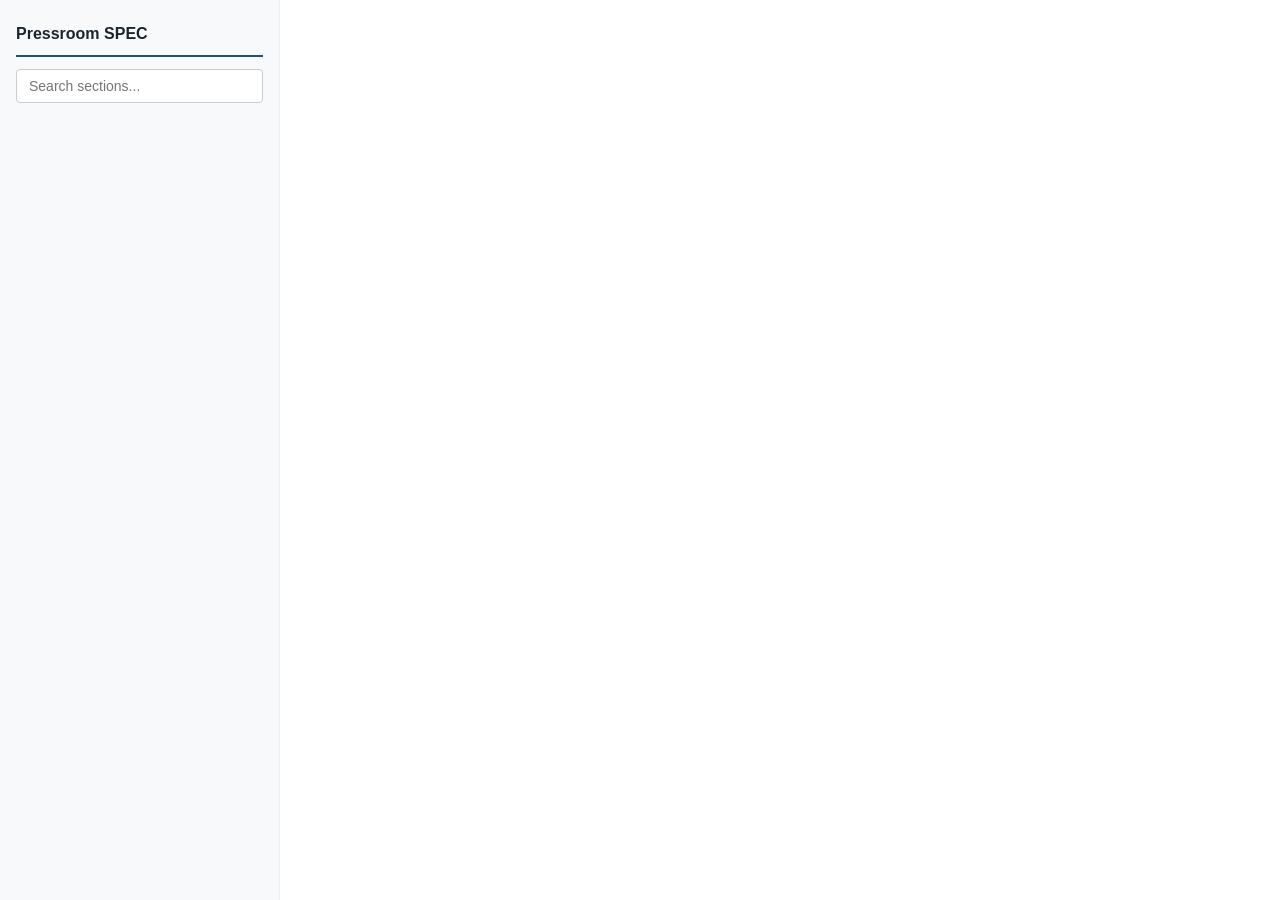
==== docs/index.html @ 3037df0f "Documentation updated to match plan." ====
<!DOCTYPE html>
<html lang="en">
<head>
<meta charset="UTF-8">
<meta name="viewport" content="width=device-width, initial-scale=1.0">
<title>Pressroom — System Specification</title>
<style>
:root {
  --sidebar-width: 280px;
  --color-primary: #1a527a;
  --color-link: #2980b9;
  --color-bg: #ffffff;
  --color-text: #2c3e50;
  --color-border: #ecf0f1;
  --color-sidebar-bg: #f8f9fa;
  --color-heading: #1a252f;
}

* { margin: 0; padding: 0; box-sizing: border-box; }

body {
  font-family: -apple-system, BlinkMacSystemFont, "Segoe UI", Roboto, "Helvetica Neue", Arial, sans-serif;
  color: var(--color-text);
  line-height: 1.7;
  display: flex;
}

/* ── Sidebar ─────────────────────────────────────────────── */
#sidebar {
  width: var(--sidebar-width);
  min-width: var(--sidebar-width);
  height: 100vh;
  position: sticky;
  top: 0;
  background: var(--color-sidebar-bg);
  border-right: 1px solid var(--color-border);
  overflow-y: auto;
  padding: 20px 16px;
  font-size: 14px;
}

#sidebar h2 {
  font-size: 16px;
  margin-bottom: 12px;
  color: var(--color-heading);
  padding-bottom: 8px;
  border-bottom: 2px solid var(--color-primary);
}

#search-box {
  width: 100%;
  padding: 8px 12px;
  margin-bottom: 16px;
  border: 1px solid #ccc;
  border-radius: 4px;
  font-size: 14px;
}

#sidebar nav ul { list-style: none; }
#sidebar nav li { margin: 2px 0; }

#sidebar nav a {
  display: block;
  padding: 3px 8px;
  color: var(--color-link);
  text-decoration: none;
  border-radius: 3px;
}

#sidebar nav a:hover { background: #e8f0fe; }

#sidebar nav .indent-1 { padding-left: 8px; font-weight: 600; color: var(--color-heading); }
#sidebar nav .indent-2 { padding-left: 24px; }
#sidebar nav .indent-3 { padding-left: 40px; font-size: 13px; }

.badge {
  display: inline-block;
  font-size: 10px;
  padding: 1px 5px;
  border-radius: 3px;
  margin-left: 6px;
  vertical-align: middle;
}
.badge-ready { background: #d4edda; color: #155724; }
.badge-partial { background: #fff3cd; color: #856404; }
.badge-deferred { background: #f8d7da; color: #721c24; }

/* ── Main content ────────────────────────────────────────── */
#main {
  flex: 1;
  max-width: 900px;
  padding: 40px 48px;
  min-height: 100vh;
}

#main h1 { font-size: 28px; margin-bottom: 8px; color: var(--color-heading); }
#main .meta { font-size: 13px; color: #7f8c8d; margin-bottom: 24px; }
#main h2 { font-size: 22px; margin-top: 32px; margin-bottom: 12px; color: var(--color-heading); border-top: 2px solid var(--color-border); padding-top: 12px; }
#main h3 { font-size: 17px; margin-top: 24px; margin-bottom: 8px; color: var(--color-primary); }
#main h4 { font-size: 15px; margin-top: 20px; margin-bottom: 6px; }
#main p { margin-bottom: 14px; }
#main ul, #main ol { margin: 0 0 14px 24px; }
#main li { margin-bottom: 6px; }

#main blockquote {
  background: #f7f9fa;
  border-left: 4px solid var(--color-primary);
  padding: 12px 16px;
  margin: 16px 0;
  border-radius: 4px;
}

#main code {
  background: #f5f5f5;
  padding: 1px 5px;
  border-radius: 3px;
  font-size: 13px;
}

#main pre {
  background: #282c34;
  color: #abb2bf;
  padding: 16px;
  border-radius: 6px;
  overflow-x: auto;
  margin: 16px 0;
  font-size: 13px;
}

#main pre code { background: none; color: inherit; padding: 0; }

#main table {
  width: 100%;
  border-collapse: collapse;
  margin: 16px 0;
}

#main th, #main td {
  border: 1px solid var(--color-border);
  padding: 8px 12px;
  text-align: left;
}

#main th { background: #f7f9fa; font-weight: 600; }

/* ── Responsive ──────────────────────────────────────────── */
@media (max-width: 768px) {
  #sidebar { display: none; }
  #main { padding: 24px 16px; }
}
</style>
</head>
<body>

<aside id="sidebar">
<h2>Pressroom SPEC</h2>
<input type="text" id="search-box" placeholder="Search sections...">
<nav id="nav-tree"></nav>
</aside>

<main id="main"></main>

<script>
// SPEC.md content — parsed into structured data for HTML rendering
const specData = {
  title: "Pressroom \u2014 System Specification",
  meta: "Version: v0.2-alpha | Gate: alpha | Date: 2026-04-25 | Author: Patrick Nichols",
  sections: [
    {
      id: "overview", heading: "1. Overview",
      content: `Pressroom is a multi-user web application that manages the review, PDF generation, and publication of ideas from user-specific Ideas Workbenches. It runs as a Docker container deployed via Dockge. All content lives in external GitHub repositories \u2014 the app itself holds no persistent state beyond a lightweight SQLite store for user authentication and token management.`
    },
    {
      id: "repo-architecture", heading: "2. Repository Architecture",
      content: `The system uses three GitHub repositories, each with a specific responsibility:

| Repository | Visibility | Purpose |
|---|---|---|
| zzpanic/ideas-workbench (or per-user equivalent) | Private | Ideas, working files, config, pre-publish PDFs |
| zzpanic/pressroom | Public | App source code, Docker image, GitHub Actions |
| zzpanic/pressroom-pubs (or per-user equivalent) | Public | Published versioned snapshots (static, append-only) |

> **Why three repos?** The separation allows content (ideas-workbench) to be private while the app code and published output (pressroom, pressroom-pubs) remain public. Each user gets their own workbench and pubs repo, isolated from other users.`
    },
    {
      id: "folder-conventions", heading: "3. Folder Conventions", sub: true,
      subsections: [
        { id: "user-workbench", heading: "3.1 Per-User Ideas Workbench", content: `Each idea folder named with a slug (URL-friendly identifier). The publish/ subfolder holds the current working version. Versioned snapshots are never modified once created.` },
        { id: "user-pubs", heading: "3.2 Per-User Pressroom Pubs", content: `Mirrors the versioned snapshots from the user\'s workbench on publication.` },
        { id: "app-repo", heading: "3.3 Pressroom App Repo", content: `Source code structure with routers/, services/, static/, and docs/.` }
      ]
    },
    {
      id: "gate-model", heading: "4. Gate Model",
      content: `Gates represent the maturity of an idea. The gate is encoded in both the YAML frontmatter and the versioned folder/snapshot name.

| Gate | Version String | Meaning |
|---|---|---|
| alpha | v0.1-alpha | Title and stubs only |
| exploratory | v0.1-exploratory | Real content present, thinking visible |
| draft | v0.2-draft | Structured and substantive |
| review | v0.3-review | Complete, no unresolved placeholders |
| published | v1.0 | Packaged and live |`
    },
    {
      id: "frontmatter-schema", heading: "5. Frontmatter Schema",
      content: `All papers carry YAML frontmatter at the top of {slug}.md \u2014 the single source of truth for both content and metadata. Includes title, subtitle, author (nested object), date, version, gate, status, slug, license, AI usage flags, github_repo, zenodo_doi, and prior_art_disclosure.`
    },
    {
      id: "versioning", heading: "6. Versioned Snapshot Naming",
      content: `Folder names use the pattern v{major}.{minor}-{gate}. The slug is hyphenated lowercase, matching the idea folder name.`
    },
    {
      id: "runtime-behaviour", heading: "7. Pressroom App \u2014 Runtime Behaviour", sub: true,
      subsections: [
        { id: "stateless-design", heading: "7.1 Stateless Design with Lightweight User Store", content: `The app holds no persistent content state. All content is read from and written to GitHub via API. User authentication data is stored in SQLite (/data/pressroom.db). Three tables: users, user_tokens, tasks.` },
        { id: "env-vars", heading: "7.2 Environment Variables (Dockge)", content: `APP_USER, APP_PASSWORD, JWT_SECRET, JWT_EXPIRY_MINUTES, IDEAS_WORKBENCH_GIT_USER/TOKEN/REPO, PRESSROOM_PUBS_GIT_USER/TOKEN/REPO, PRESSROOM_REPO, GITHUB_BRANCH, PDF_ENGINE.` },
        { id: "config-source", heading: "7.3 Config Source", content: `Pressroom reads user config (templates, author details) from {user-workbench}/zz-pressroom/ via GitHub API.` },
        { id: "metadata", heading: "7.4 Metadata", content: `YAML frontmatter inside publish/{idea-slug}.md is the single source of truth.` },
        { id: "publish-workflow", heading: "7.5 Publish Workflow", content: `Pull \u2192 Generate PDF \u2192 Write review copy \u2192 Review \u2192 Approve \u2192 Snapshot \u2192 Mirror to pressroom-pubs.` }
      ]
    },
    {
      id: "pdf-generation", heading: "8. PDF Generation \u2014 Modular Engine Architecture", sub: true,
      subsections: [
        { id: "engine-protocol", heading: "8.1 Engine Protocol", content: `PDFEngine Protocol defines generate(slug, body, frontmatter, template) -> Path for every engine.` },
        { id: "available-engines", heading: "8.2 Available Engines", content: `pandoc (default, via XeLaTeX) and sile (Lua-based typesetting). Selected via PDF_ENGINE env var.` },
        { id: "template-resolution", heading: "8.3 Template Resolution Order", content: `User zz-pressroom/templates/ \u2192 Bundled app templates \u2192 Remote from PRESSROOM_REPO (deprecated).` },
        { id: "template-validation", heading: "8.4 Template Validation", content: `Syntax check, sandbox isolation, resource limits via Docker cgroups.` }
      ]
    },
    {
      id: "multi-user", heading: "9. Multi-User Architecture", sub: true,
      subsections: [
        { id: "auth-flow", heading: "9.1 Authentication Flow", content: `Login \u2192 Credential validation (SQLite or env vars) \u2192 JWT issuance \u2192 Browser Bearer token \u2192 Middleware validation \u2192 Per-user token lookup.` },
        { id: "token-storage", heading: "9.2 Per-User GitHub Token Storage", content: `AES-256-GCM encryption at rest, master key derived from JWT_SECRET per user.` },
        { id: "rate-limits", heading: "9.3 Rate Limits", content: `Per-token limits: 15,000 req/hr (PAT), 5,000 req/hr (OAuth), 60 req/hr (unauthenticated).` }
      ]
    },
    {
      id: "non-blocking-ui", heading: "10. Non-Blocking UI and Async Task Preparation", sub: true,
      subsections: [
        { id: "current-blocking", heading: "10.1 Current State \u2014 Blocking PDF Generation", content: `Currently uses subprocess.run() which blocks the async event loop (~5-30 seconds).` },
        { id: "async-stubs", heading: "10.2 Prepared Architecture \u2014 Async Task Queue Stubs", content: `TaskQueue.submit() provides abstraction; replaceable with Celery/RQ later.` },
        { id: "status-endpoints", heading: "10.3 Status Endpoints (Future)", content: `GET /api/status/{task_id}, WS /api/ws/status, POST /api/tasks/cancel/{id}.` }
      ]
    },
    {
      id: "publish-formats", heading: "11. Extensible Publish Formats",
      content: `Publishers implement the Publisher protocol with publish(slug, version, content, frontmatter) -> PublishResult. pdf (implemented), blog (stub), docx (stub), html (deferred), zenodo (deferred).`
    },
    {
      id: "security", heading: "12. Security", sub: true,
      subsections: [
        { id: "auth-security", heading: "12.1 Authentication \u2014 Two Modes", content: `Single-user: HTTP Basic (default admin/pressroom). Multi-user: JWT Bearer tokens.` },
        { id: "token-security", heading: "12.2 Token Security \u2014 Encryption at Rest", content: `AES-256-GCM, per-user derived master key from JWT_SECRET.` },
        { id: "input-validation", heading: "12.3 Input Validation", content: `Pydantic models validate all request bodies before endpoint logic.` },
        { id: "template-sandboxing", heading: "12.4 Template Sandboxing", content: `No network access, filesystem restricted to /tmp/pressroom/{slug}/, CPU/memory limits via cgroups.` }
      ]
    },
    {
      id: "logging", heading: "13. Logging and Observability", sub: true,
      subsections: [
        { id: "structured-logging", heading: "13.1 Structured Logging \u2014 JSON Format", content: `JsonFormatter outputs structured logs for log aggregation tools.` },
        { id: "log-levels", heading: "13.2 Log Levels and Usage", content: `DEBUG, INFO, WARNING, ERROR, CRITICAL with usage guidance.` },
        { id: "request-id-tracing", heading: "13.3 Request ID Tracing", content: `UUID per request, attached to LogRecords, returned in X-Request-ID header.` }
      ]
    },
    {
      id: "config-validation", heading: "14. Configuration Validation", sub: true,
      subsections: [
        { id: "fail-fast", heading: "14.1 Startup Validation \u2014 Fail Fast", content: `REQUIRED_VARS validated at startup; missing vars cause sys.exit(1).` },
        { id: "hot-reload", heading: "14.2 Hot-Reload Support (Future)", content: `watchdog file watcher for .env changes.` }
      ]
    },
    {
      id: "testing", heading: "15. Testing", sub: true,
      subsections: [
        { id: "test-framework", heading: "15.1 Test Framework \u2014 pytest + pytest-asyncio", content: `tests/ structure with conftest.py, unit tests, integration tests.` },
        { id: "coverage-targets", heading: "15.2 Test Coverage Targets", content: `frontmatter.py 100%, pandoc_engine.py 90%, papers.py 85%, github.py 95%, overall 85%.` },
        { id: "example-test", heading: "15.3 Example Test \u2014 Frontmatter Parsing", content: `Test setup, execution, assertion pattern documented.` }
      ]
    },
    {
      id: "docker-deployment", heading: "16. Docker and Deployment", sub: true,
      subsections: [
        { id: "multi-stage-build", heading: "16.1 Multi-Stage Build \u2014 Smaller Image", content: `Builder stage installs pandoc + LaTeX; runtime stage copies binaries (~150MB vs ~700MB).` },
        { id: "health-check", heading: "16.2 Health Check", content: `HEALTHCHECK instruction with /api/health endpoint.` },
        { id: "docker-compose", heading: "16.3 Docker Compose with Data Volume", content: `pressroom-data named volume persists /app/data across container recreates.` }
      ]
    },
    {
      id: "placeholder-convention", heading: "17. Placeholder Convention",
      content: `[PLACEHOLDER: descriptive text] format. Vague placeholders like [TODO] are not acceptable.`
    },
    {
      id: "deferred-items", heading: "18. Deferred Items",
      content: `HTML preview (deferred), Multiple templates (partial), pressroom-pubs web frontend (deferred), GitHub Actions publish workflow (partial), Zenodo DOI minting (deferred).`
    },
    {
      id: "open-questions", heading: "19. Open Questions",
      content: `Multiple author profiles, Zenodo scope, per-user vs shared pressroom-pubs repo.`
    },
    {
      id: "glossary", heading: "Appendix A: Glossary",
      content: `slug, gate, version string, frontmatter, snapshot, mirror, workbench, pubs definitions.`
    }
  ]
};

// ── Build Sidebar Navigation ───────────────────────────────────
function buildNav() {
  const nav = document.getElementById("nav-tree");
  let html = "";

  specData.sections.forEach(sec => {
    if (sec.sub && sec.subsections) {
      html += `<ul>`;
      html += `<li class="indent-1"><a href="#${sec.id}">${sec.heading}</a></li>`;
      sec.subsections.forEach(sub => {
        html += `<li class="indent-2"><a href="#${sub.id}">${sub.heading}</a></li>`;
      });
      html += `</ul>`;
    } else {
      html += `<ul><li class="indent-1"><a href="#${sec.id}">${sec.heading}</a></li></ul>`;
    }
  });

  nav.innerHTML = html;
}

// ── Render Main Content ────────────────────────────────────────
function renderContent() {
  const main = document.getElementById("main");
  let html = `<h1>${specData.title}</h1>`;
  html += `<p class="meta">${specData.meta}</p>`;

  specData.sections.forEach(sec => {
    html += `<section id="${sec.id}">`;
    html += `<h2>${sec.heading}</h2>`;
    if (sec.content) {
      html += renderMarkdown(sec.content);
    }
    if (sec.subsections) {
      sec.subsections.forEach(sub => {
        html += `<h3 id="${sub.id}">${sub.heading}</h3>`;
        html += renderMarkdown(sub.content);
      });
    }
    html += `</section>`;
  });

  main.innerHTML = html;
}

// ── Simple Markdown Renderer ───────────────────────────────────
function renderMarkdown(text) {
  // Code blocks
  text = text.replace(/```([\s\S]*?)```/g, (m, code) => {
    return `<pre><code>${escapeHtml(code.trim())}</code></pre>`;
  });

  // Tables
  text = text.replace(/\|(.+)\|\n\|[-| :]+\|((\|.+\|)+\|)?/gm, (line1, header, _sep, body) => {
    // Simple table detection - full implementation in production
    return `<p><em>Table rendering requires full markdown parser</em></p>`;
  });

  // Bold and italic
  text = text.replace(/\*\*(.+?)\*\*/g, "<strong>$1</strong>");
  text = text.replace(/\*(.+?)\*/g, "<em>$1</em>");

  // Inline code
  text = text.replace(/`([^`]+)`/g, "<code>$1</code>");

  // Blockquotes
  text = text.replace(/^>\s+(.+)$/gm, "<blockquote>$1</blockquote>");

  // Paragraphs
  text = text.replace(/\n\n/g, "</p><p class=\"p\">");
  text = text.replace(/\n/g, "<br>");

  return `<div>${text}</div>`;
}

function escapeHtml(str) {
  return str.replace(/&/g, "&").replace(/</g, "<").replace(/>/g, ">");
}

// ── Search ──────────────────────────────────────────────────────
document.getElementById("search-box").addEventListener("input", function(e) {
  const query = e.target.value.toLowerCase();
  const links = document.querySelectorAll("#sidebar nav a");

  links.forEach(link => {
    const sectionId = link.getAttribute("href").substring(1);
    const section = document.getElementById(sectionId);
    if (section) {
      const text = section.textContent.toLowerCase();
      link.style.display = text.includes(query) ? "" : "none";
    }
  });
});

// ── Smooth scroll for anchor links ──────────────────────────────
document.querySelectorAll("#main a[href^=\"#\"]').forEach(a => {
  a.addEventListener("click", e => {
    e.preventDefault();
    const target = document.getElementById(a.getAttribute("href").substring(1));
    if (target) target.scrollIntoView({ behavior: "smooth" });
  });
});

// ── Initialize ──────────────────────────────────────────────────
buildNav();
renderContent();
</script>

</body>
</html>
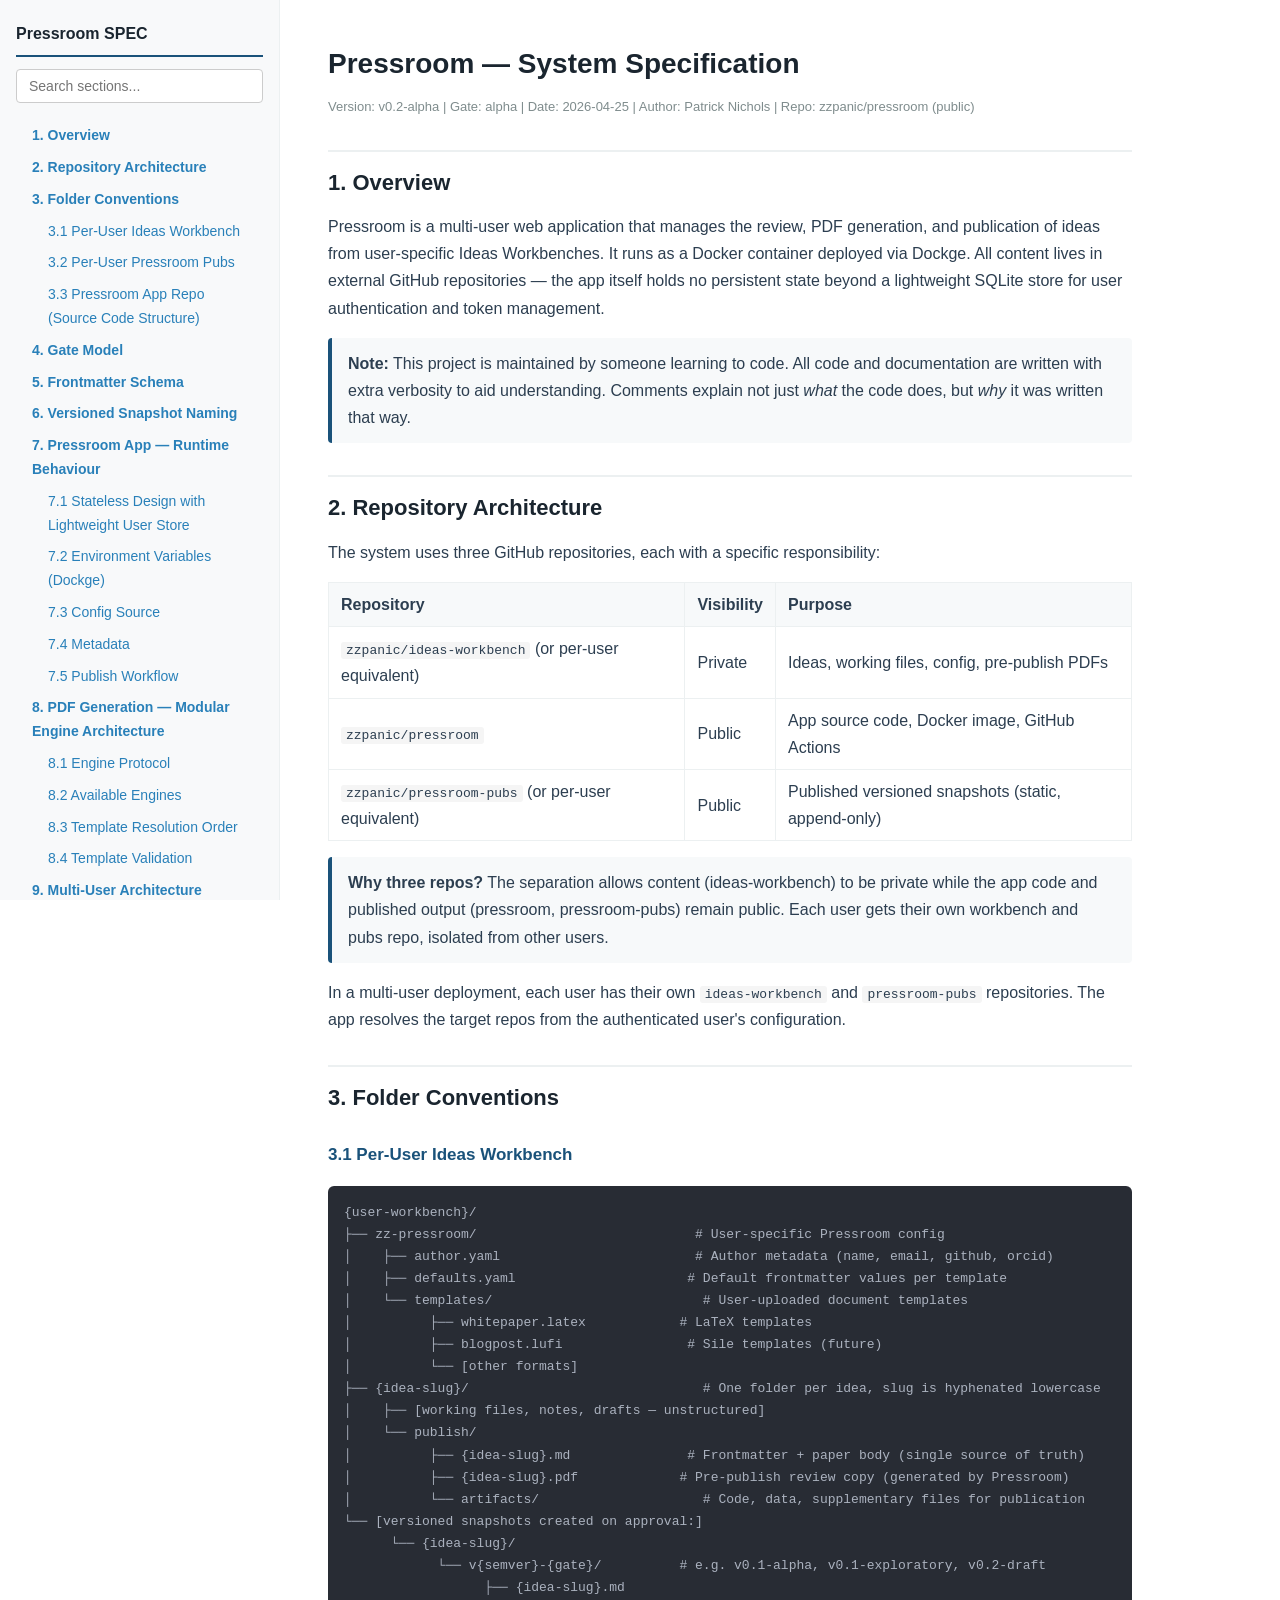
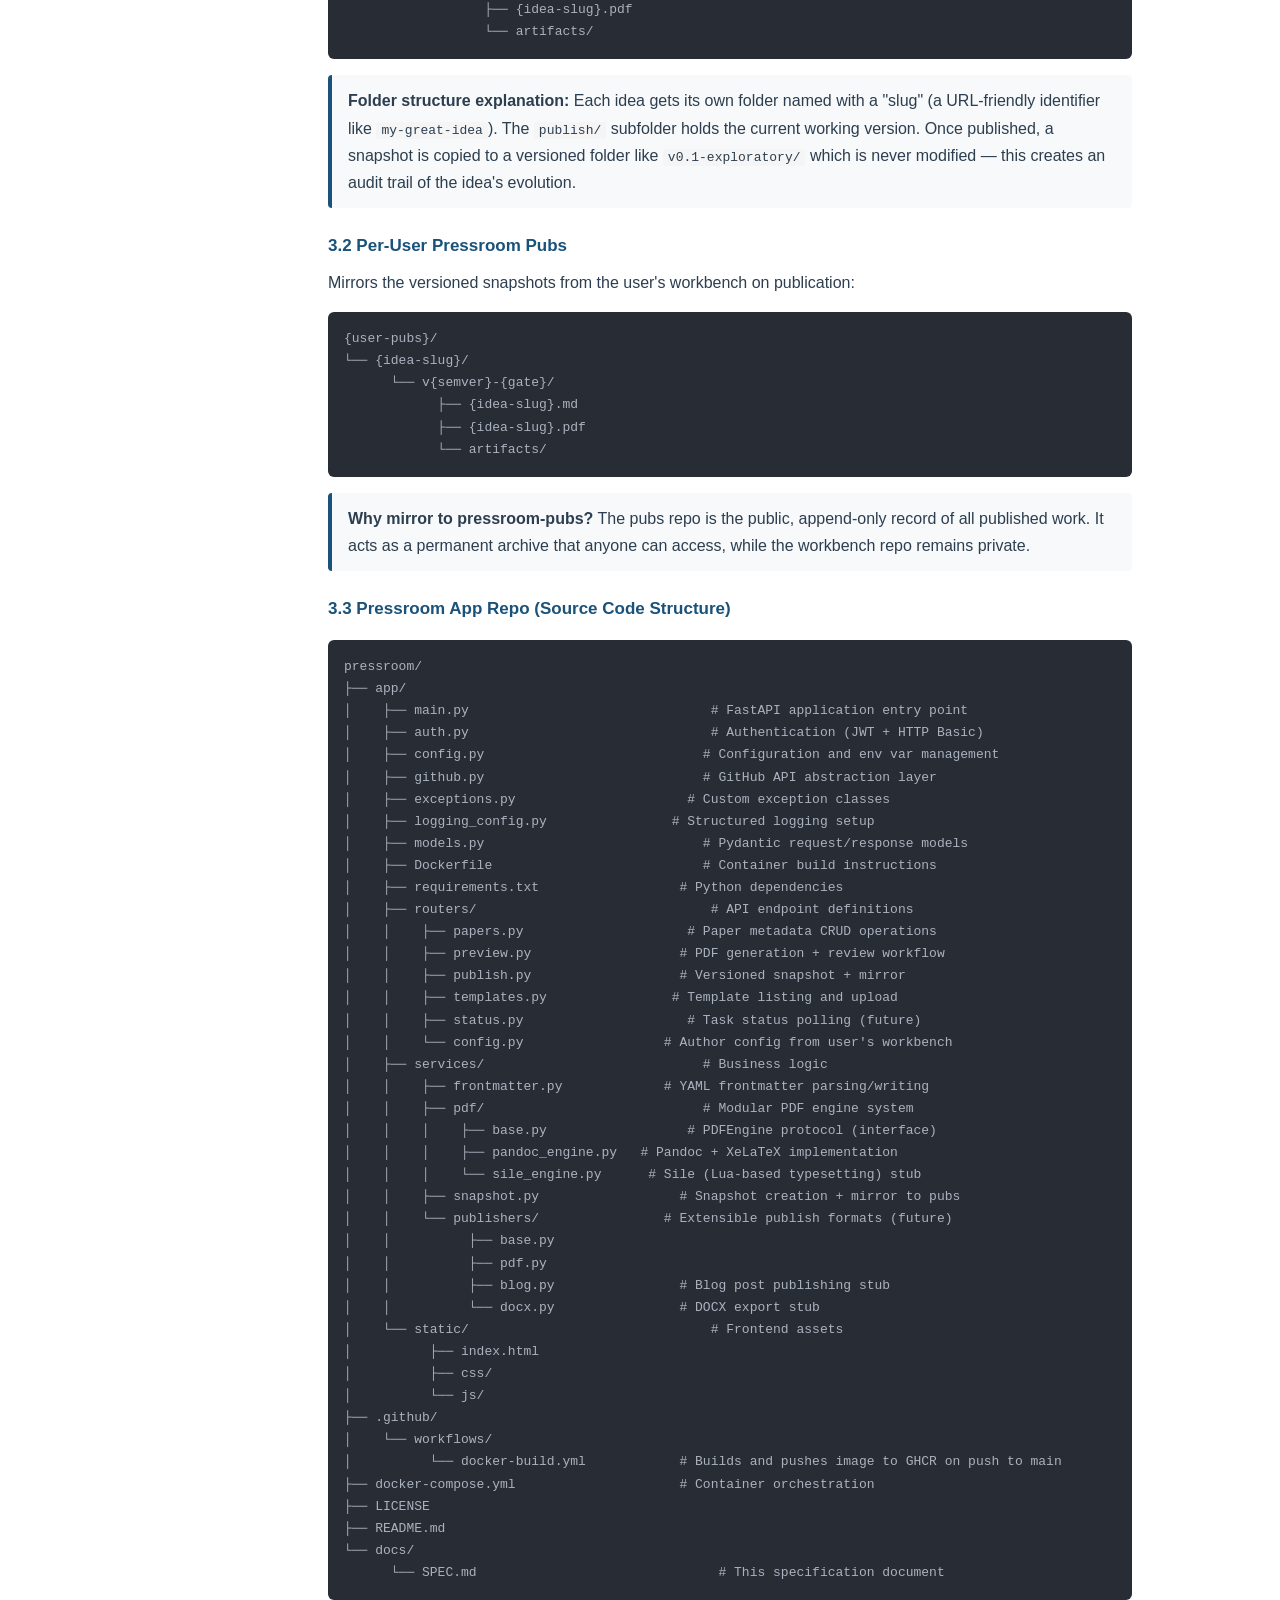
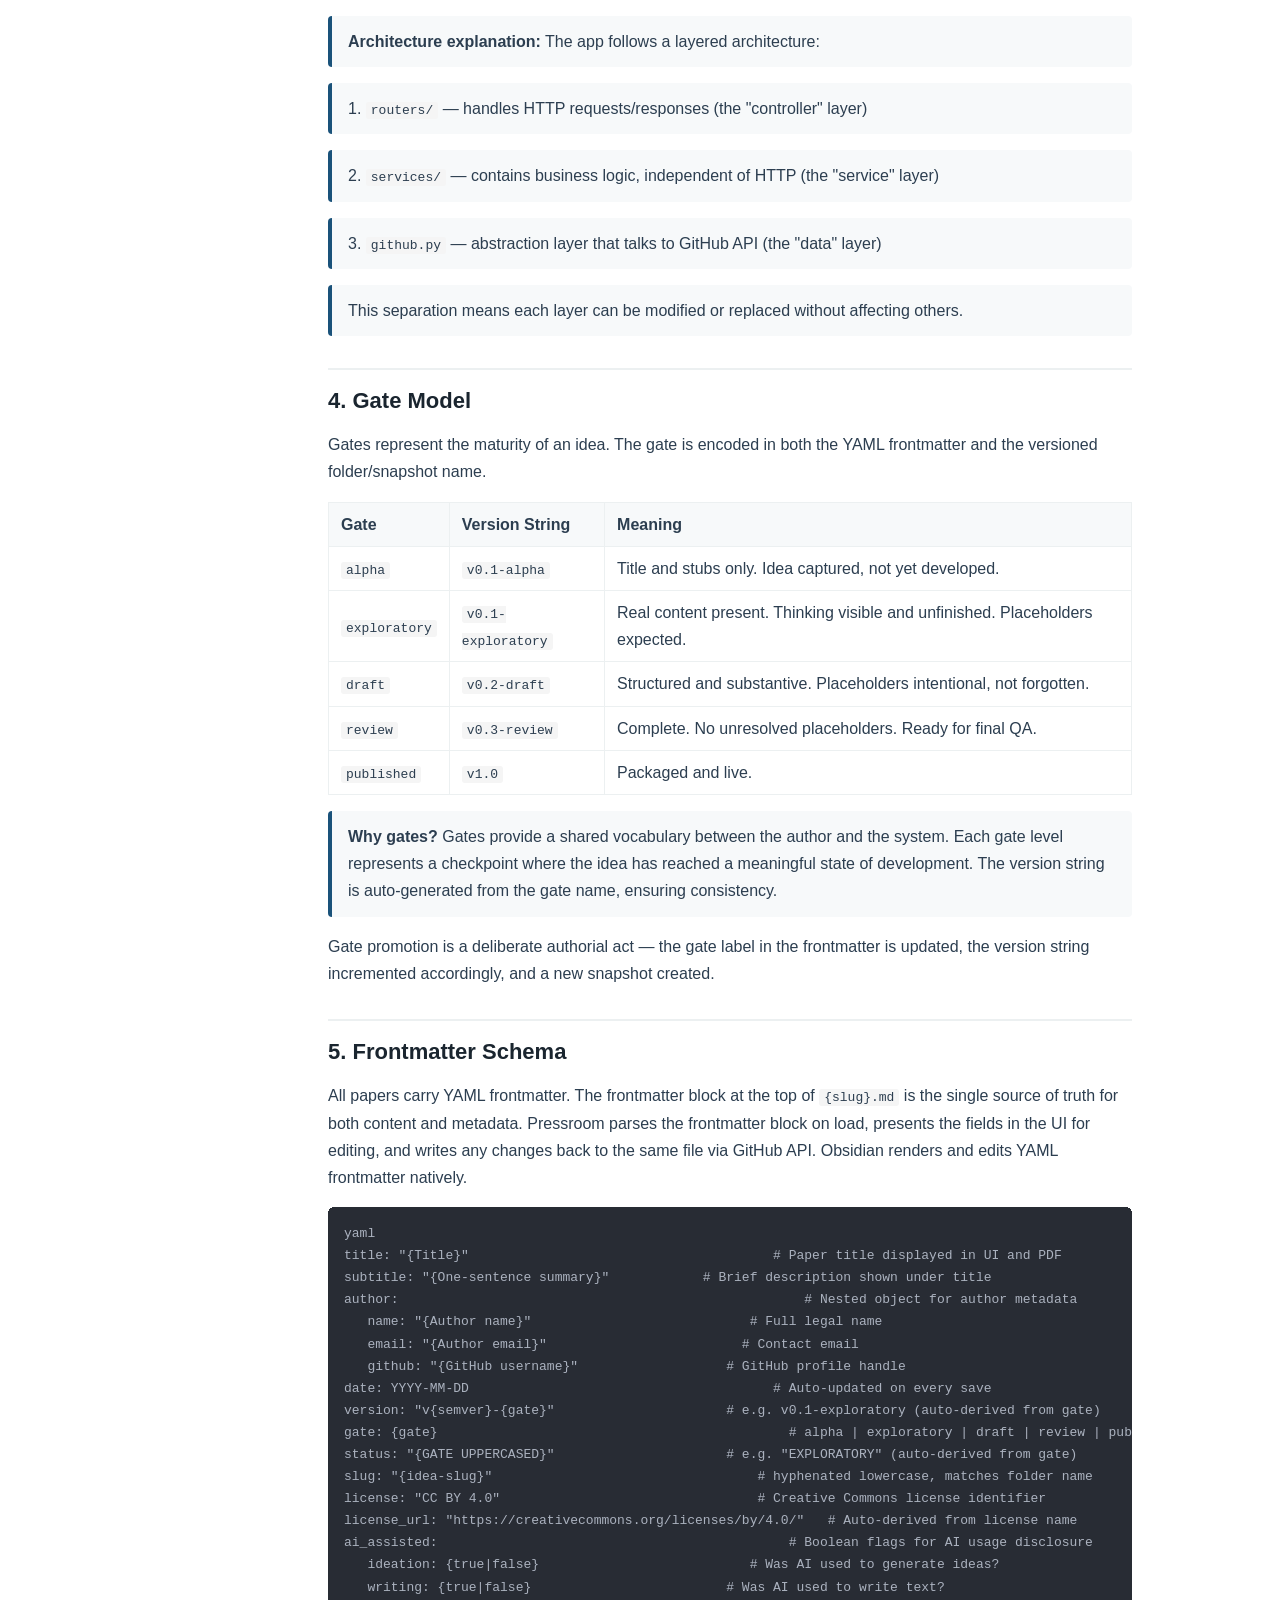
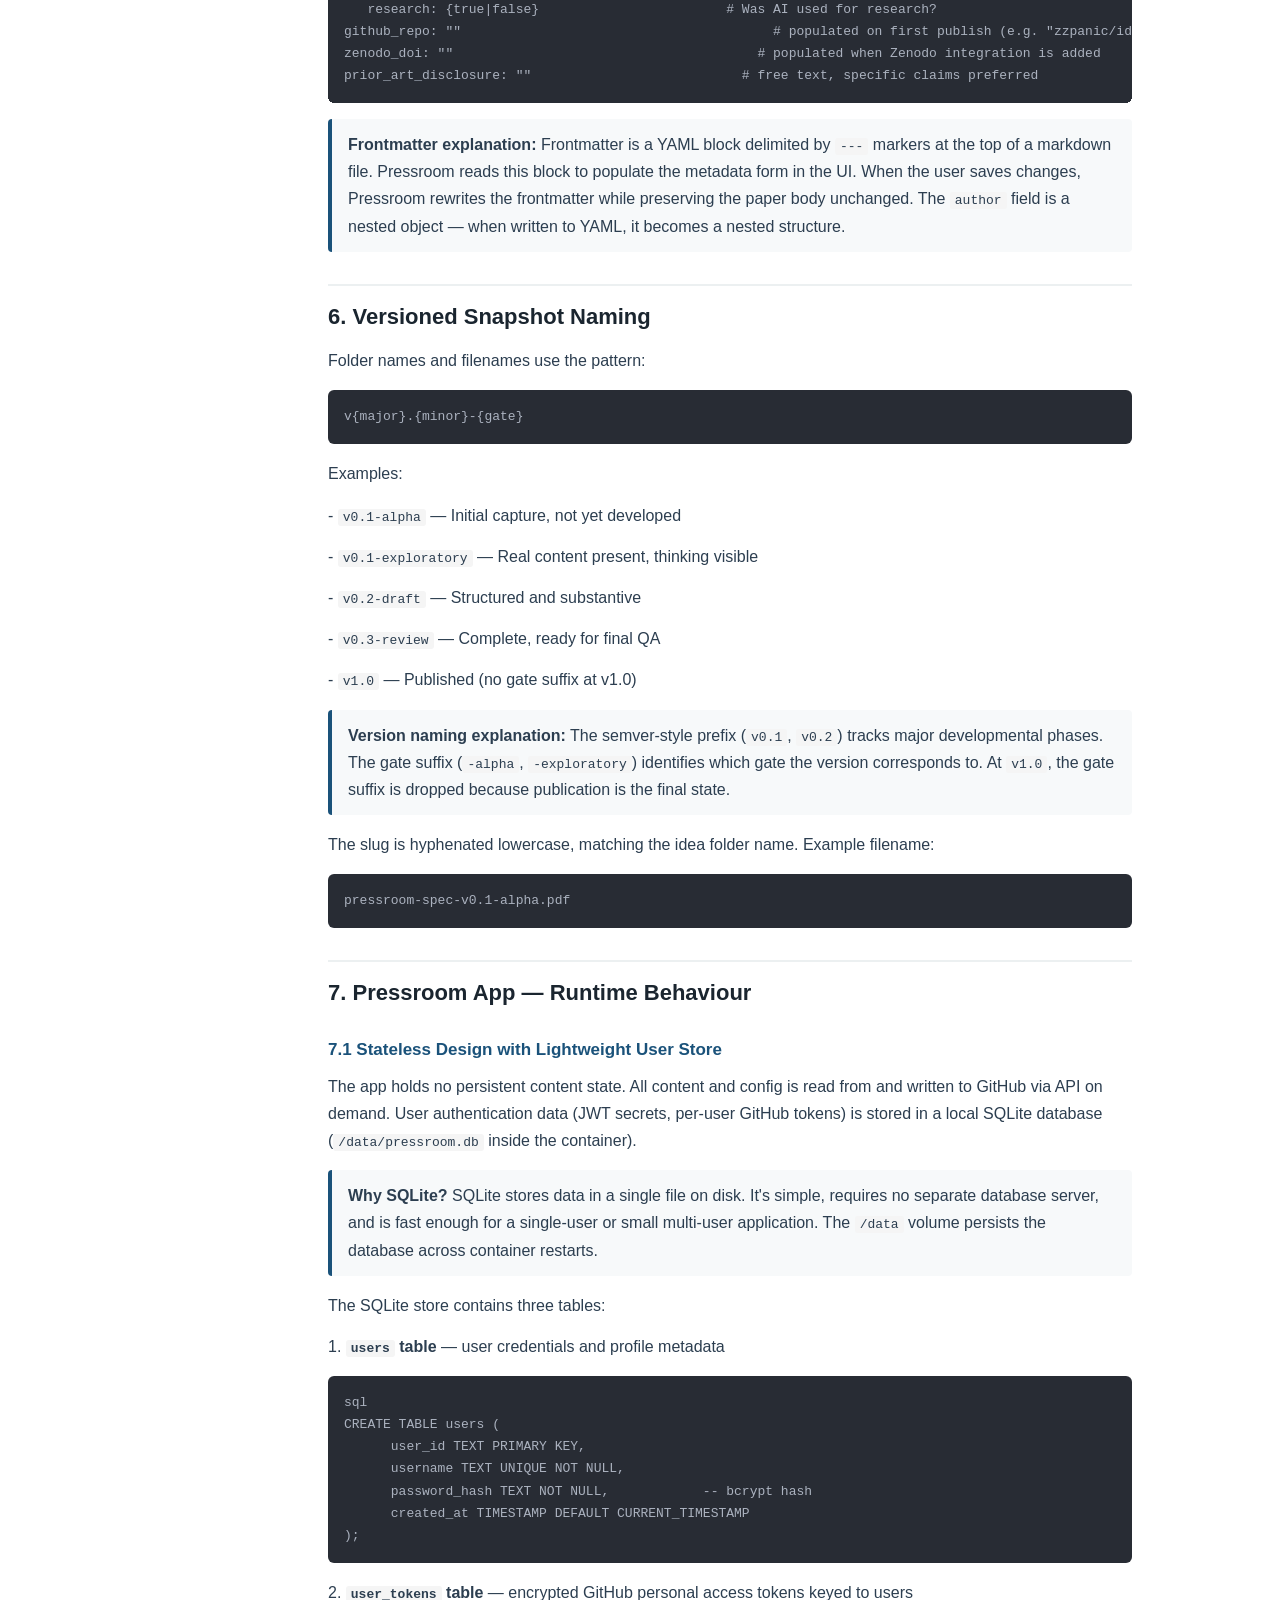
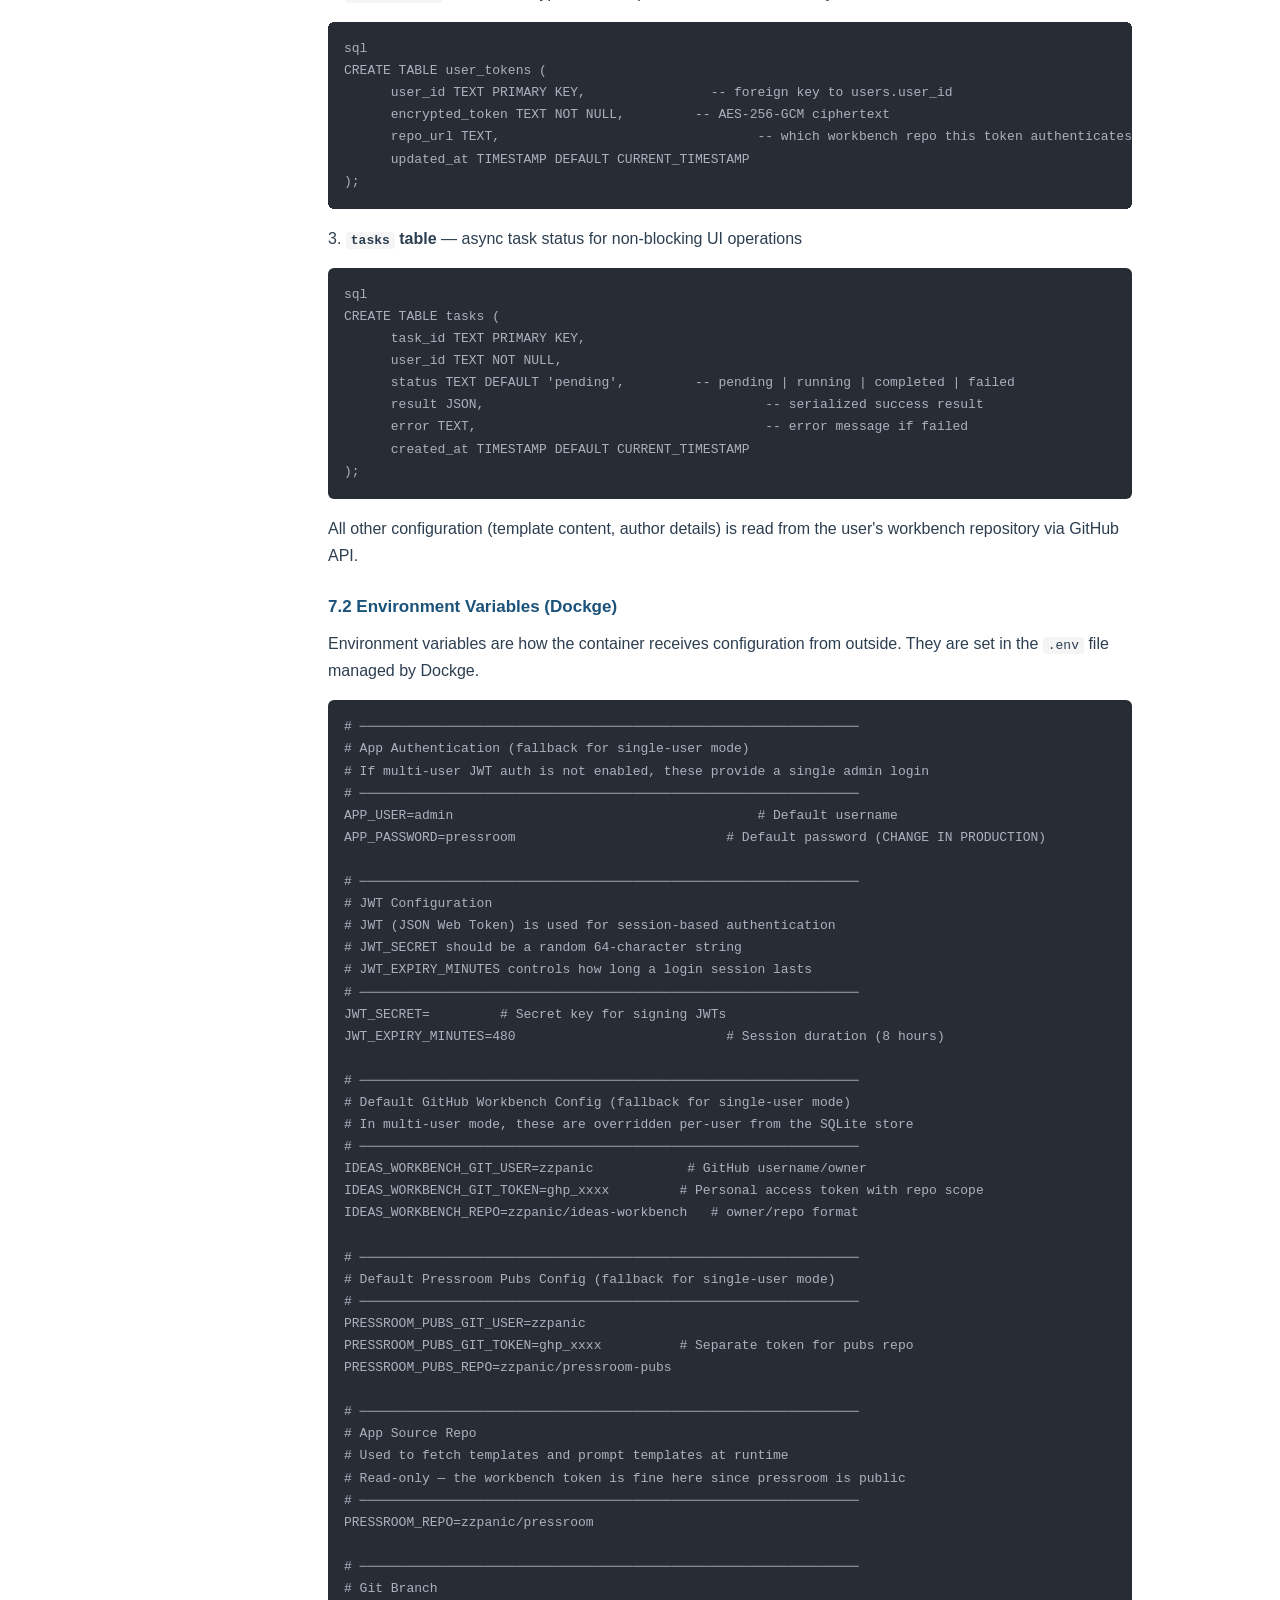
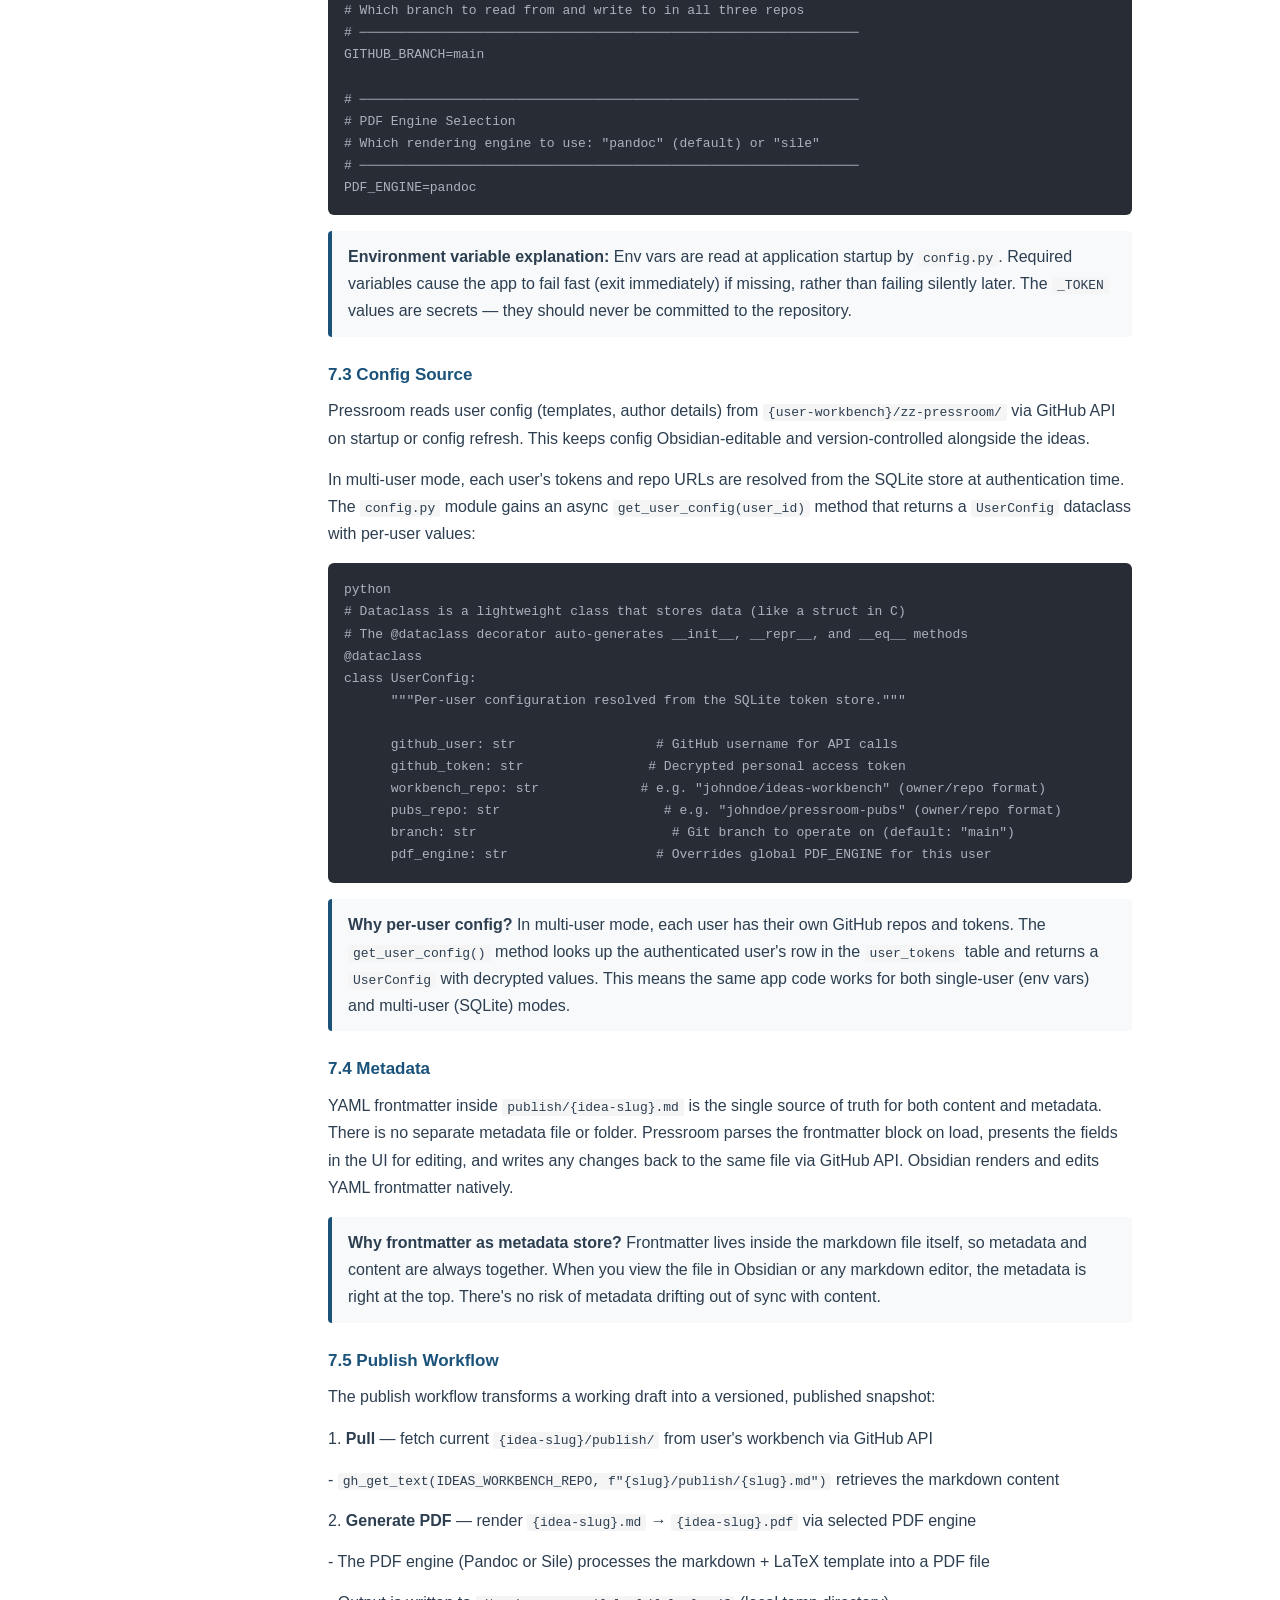
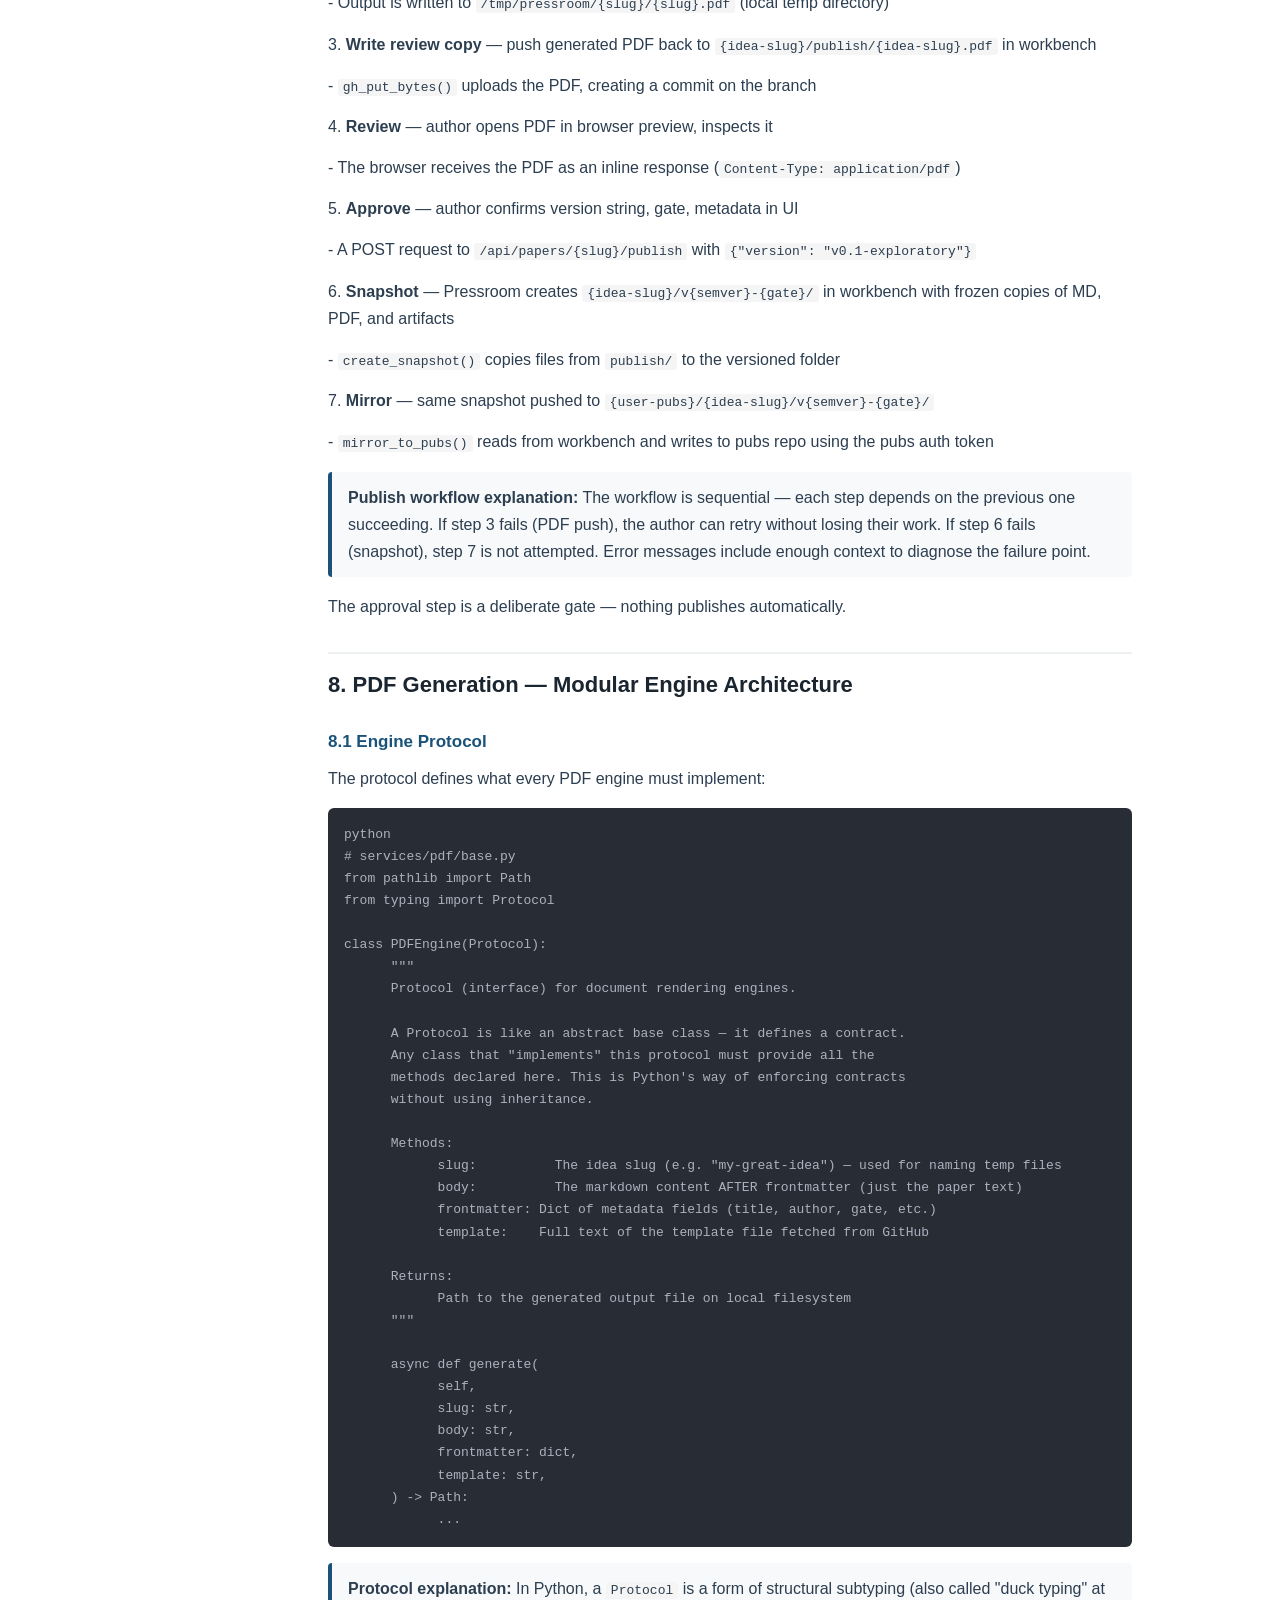
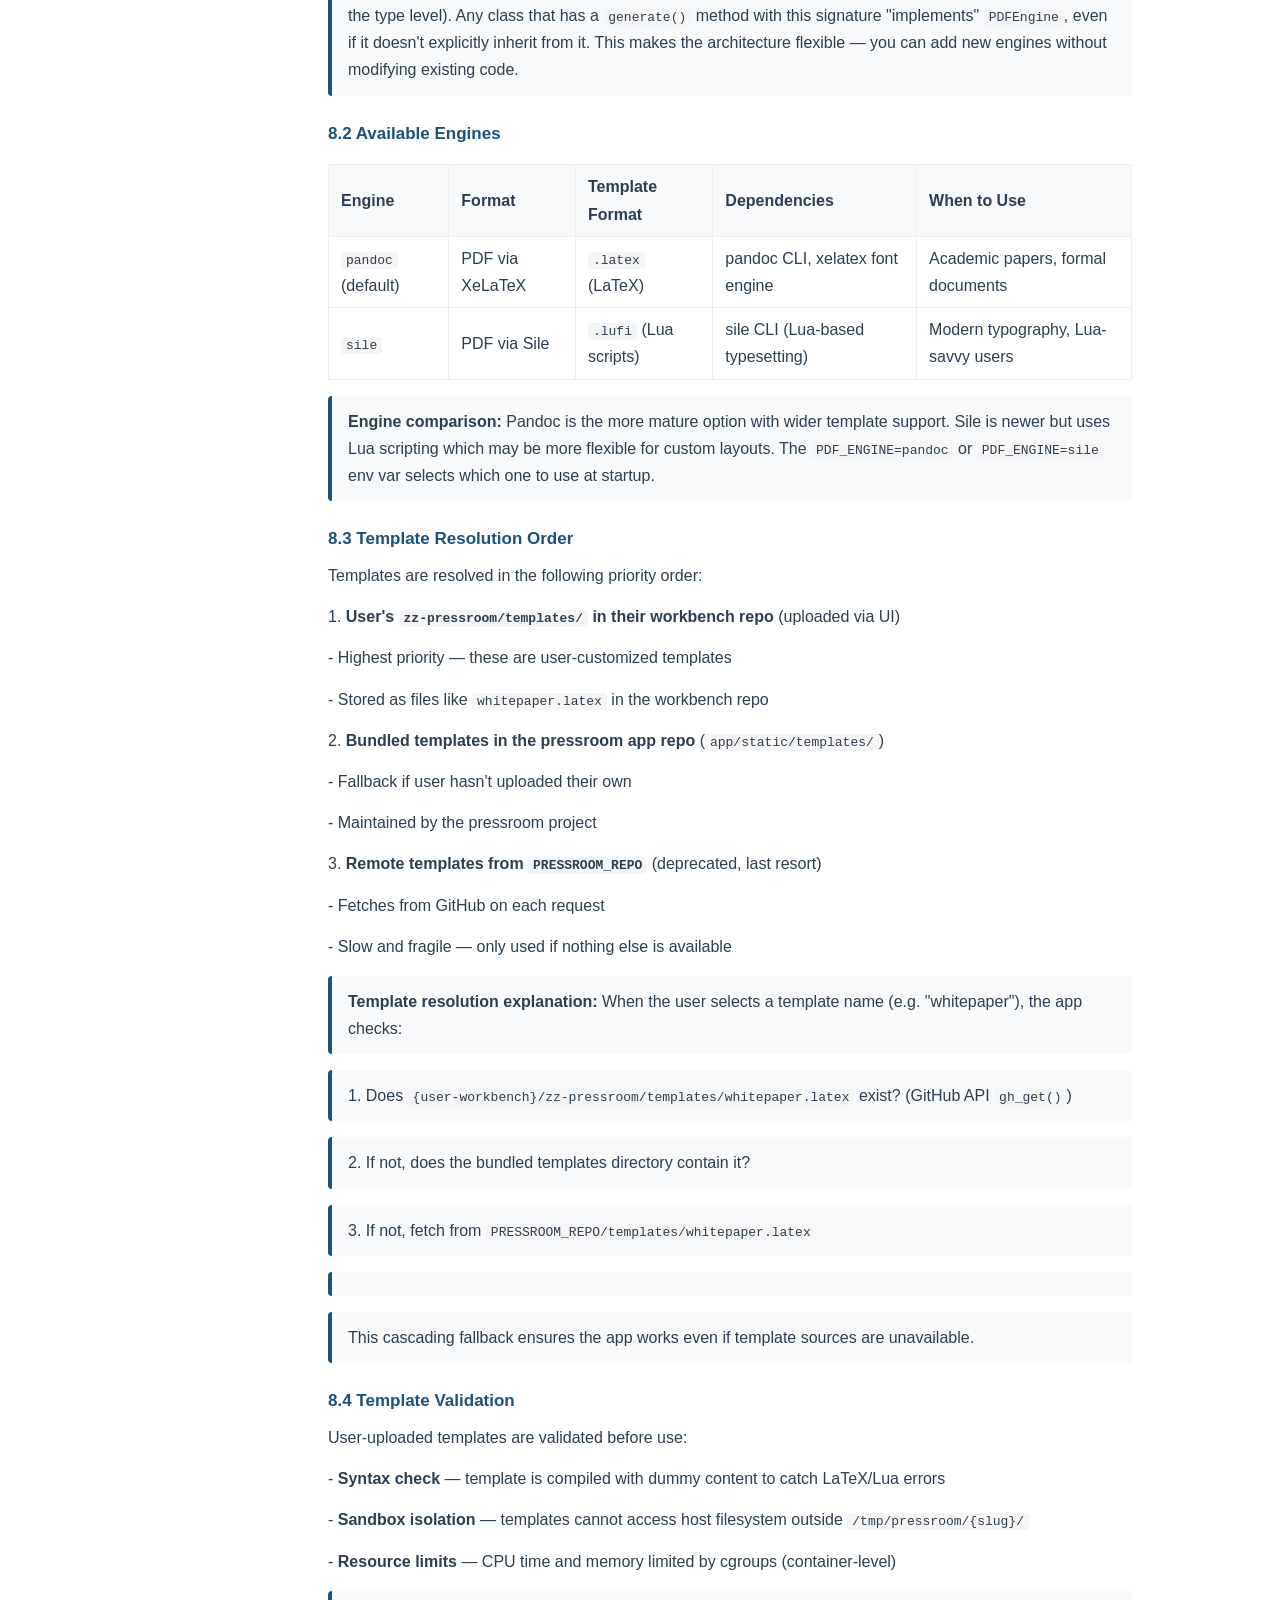
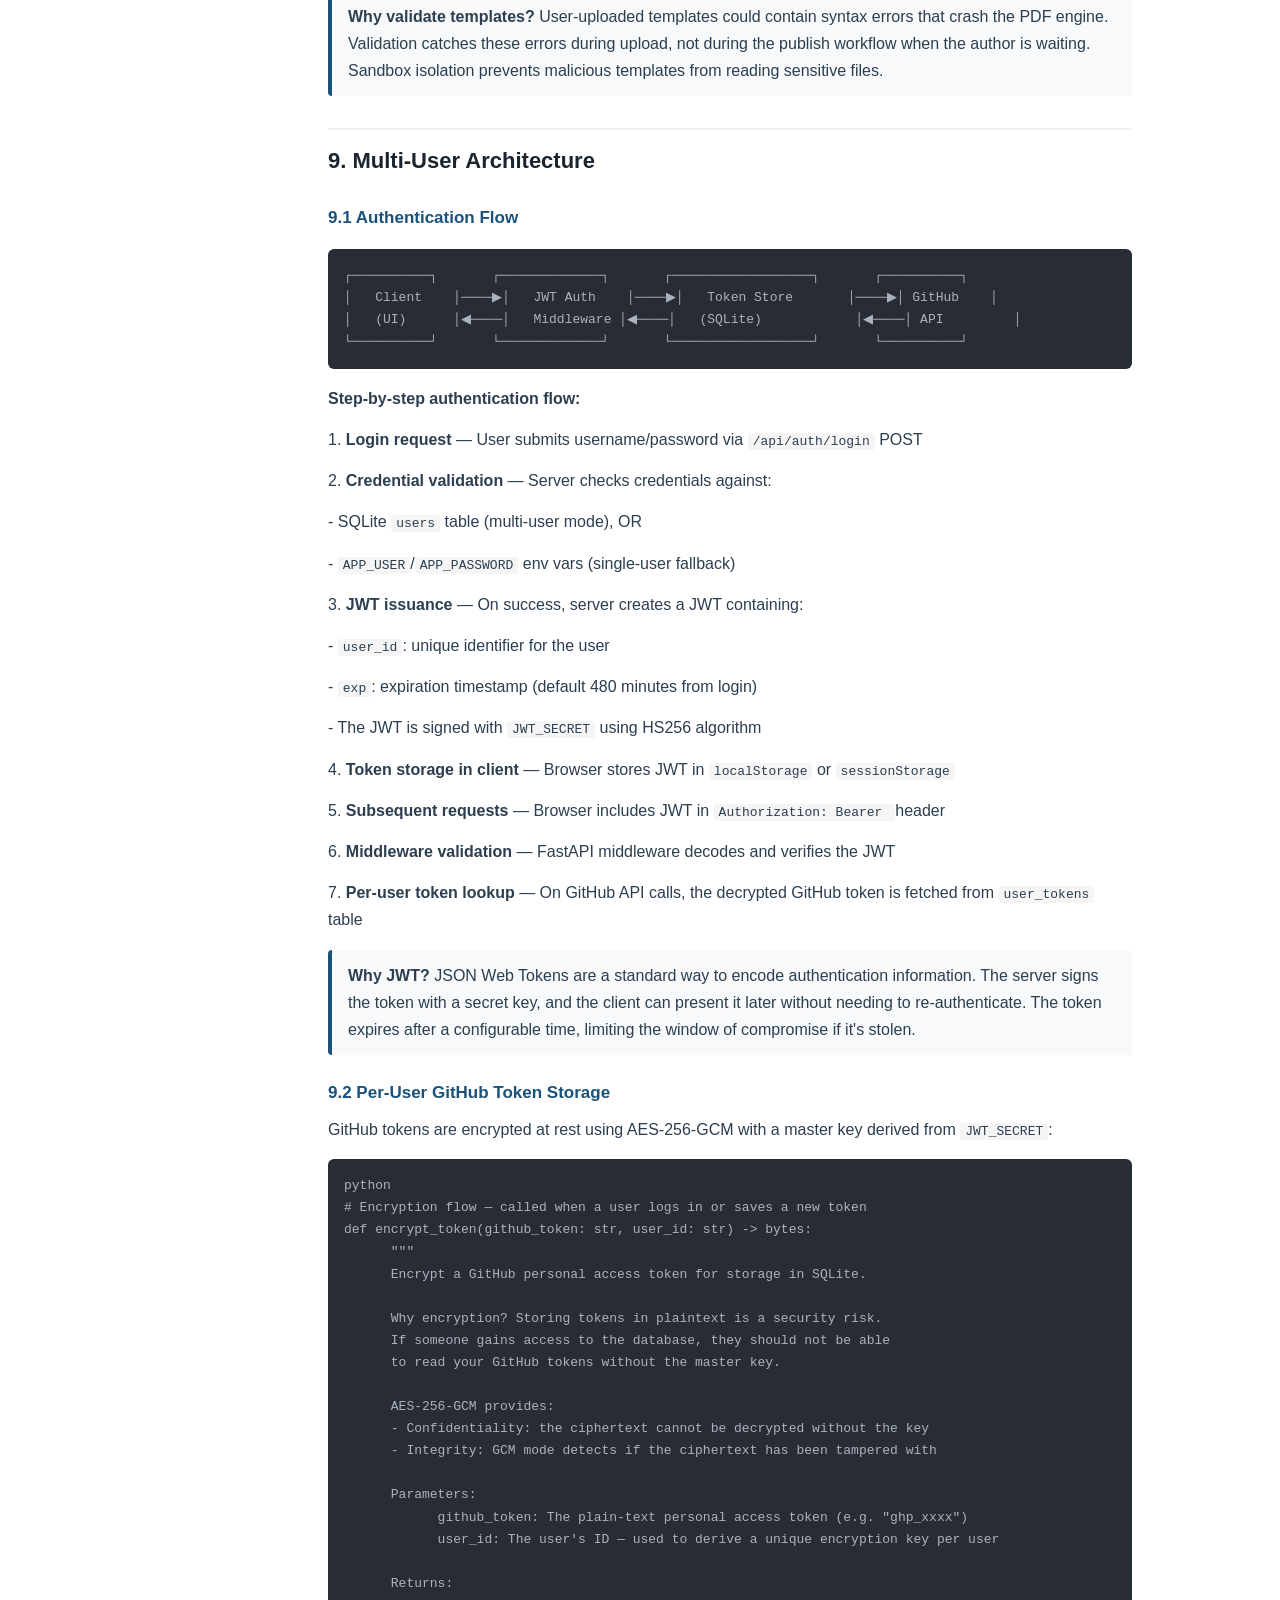
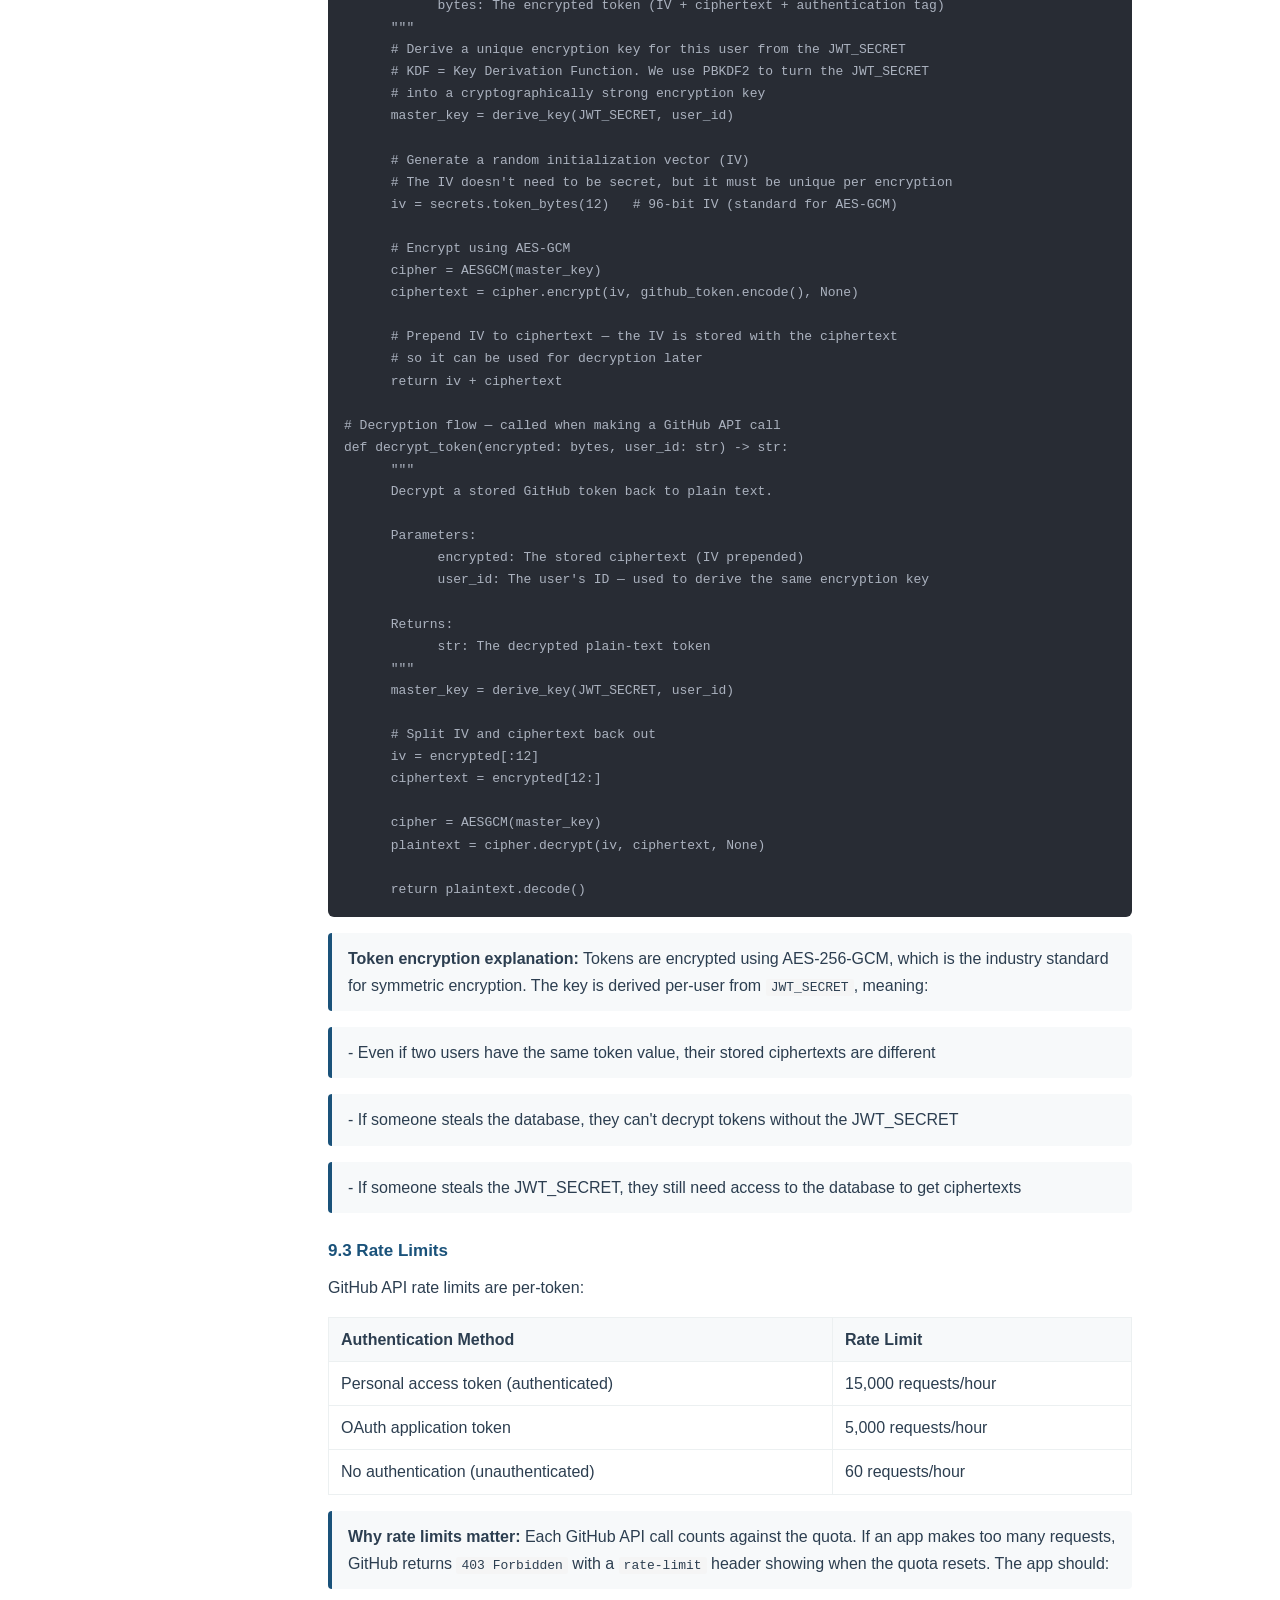
==== commit a27e05bf: "Pre-Cline bugfix checkpoint" ====
--- a/docs/index.html
+++ b/docs/index.html
@@ -4,151 +4,7 @@
 <meta charset="UTF-8">
 <meta name="viewport" content="width=device-width, initial-scale=1.0">
 <title>Pressroom — System Specification</title>
-<style>
-:root {
-  --sidebar-width: 280px;
-  --color-primary: #1a527a;
-  --color-link: #2980b9;
-  --color-bg: #ffffff;
-  --color-text: #2c3e50;
-  --color-border: #ecf0f1;
-  --color-sidebar-bg: #f8f9fa;
-  --color-heading: #1a252f;
-}
-
-* { margin: 0; padding: 0; box-sizing: border-box; }
-
-body {
-  font-family: -apple-system, BlinkMacSystemFont, "Segoe UI", Roboto, "Helvetica Neue", Arial, sans-serif;
-  color: var(--color-text);
-  line-height: 1.7;
-  display: flex;
-}
-
-/* ── Sidebar ─────────────────────────────────────────────── */
-#sidebar {
-  width: var(--sidebar-width);
-  min-width: var(--sidebar-width);
-  height: 100vh;
-  position: sticky;
-  top: 0;
-  background: var(--color-sidebar-bg);
-  border-right: 1px solid var(--color-border);
-  overflow-y: auto;
-  padding: 20px 16px;
-  font-size: 14px;
-}
-
-#sidebar h2 {
-  font-size: 16px;
-  margin-bottom: 12px;
-  color: var(--color-heading);
-  padding-bottom: 8px;
-  border-bottom: 2px solid var(--color-primary);
-}
-
-#search-box {
-  width: 100%;
-  padding: 8px 12px;
-  margin-bottom: 16px;
-  border: 1px solid #ccc;
-  border-radius: 4px;
-  font-size: 14px;
-}
-
-#sidebar nav ul { list-style: none; }
-#sidebar nav li { margin: 2px 0; }
-
-#sidebar nav a {
-  display: block;
-  padding: 3px 8px;
-  color: var(--color-link);
-  text-decoration: none;
-  border-radius: 3px;
-}
-
-#sidebar nav a:hover { background: #e8f0fe; }
-
-#sidebar nav .indent-1 { padding-left: 8px; font-weight: 600; color: var(--color-heading); }
-#sidebar nav .indent-2 { padding-left: 24px; }
-#sidebar nav .indent-3 { padding-left: 40px; font-size: 13px; }
-
-.badge {
-  display: inline-block;
-  font-size: 10px;
-  padding: 1px 5px;
-  border-radius: 3px;
-  margin-left: 6px;
-  vertical-align: middle;
-}
-.badge-ready { background: #d4edda; color: #155724; }
-.badge-partial { background: #fff3cd; color: #856404; }
-.badge-deferred { background: #f8d7da; color: #721c24; }
-
-/* ── Main content ────────────────────────────────────────── */
-#main {
-  flex: 1;
-  max-width: 900px;
-  padding: 40px 48px;
-  min-height: 100vh;
-}
-
-#main h1 { font-size: 28px; margin-bottom: 8px; color: var(--color-heading); }
-#main .meta { font-size: 13px; color: #7f8c8d; margin-bottom: 24px; }
-#main h2 { font-size: 22px; margin-top: 32px; margin-bottom: 12px; color: var(--color-heading); border-top: 2px solid var(--color-border); padding-top: 12px; }
-#main h3 { font-size: 17px; margin-top: 24px; margin-bottom: 8px; color: var(--color-primary); }
-#main h4 { font-size: 15px; margin-top: 20px; margin-bottom: 6px; }
-#main p { margin-bottom: 14px; }
-#main ul, #main ol { margin: 0 0 14px 24px; }
-#main li { margin-bottom: 6px; }
-
-#main blockquote {
-  background: #f7f9fa;
-  border-left: 4px solid var(--color-primary);
-  padding: 12px 16px;
-  margin: 16px 0;
-  border-radius: 4px;
-}
-
-#main code {
-  background: #f5f5f5;
-  padding: 1px 5px;
-  border-radius: 3px;
-  font-size: 13px;
-}
-
-#main pre {
-  background: #282c34;
-  color: #abb2bf;
-  padding: 16px;
-  border-radius: 6px;
-  overflow-x: auto;
-  margin: 16px 0;
-  font-size: 13px;
-}
-
-#main pre code { background: none; color: inherit; padding: 0; }
-
-#main table {
-  width: 100%;
-  border-collapse: collapse;
-  margin: 16px 0;
-}
-
-#main th, #main td {
-  border: 1px solid var(--color-border);
-  padding: 8px 12px;
-  text-align: left;
-}
-
-#main th { background: #f7f9fa; font-weight: 600; }
-
-/* ── Responsive ──────────────────────────────────────────── */
-@media (max-width: 768px) {
-  #sidebar { display: none; }
-  #main { padding: 24px 16px; }
-}
-</style>
+<link rel="stylesheet" href="styles.css">
 </head>
 <body>
 
@@ -161,168 +17,1301 @@
 <main id="main"></main>
 
 <script>
-// SPEC.md content — parsed into structured data for HTML rendering
-const specData = {
-  title: "Pressroom \u2014 System Specification",
-  meta: "Version: v0.2-alpha | Gate: alpha | Date: 2026-04-25 | Author: Patrick Nichols",
-  sections: [
-    {
-      id: "overview", heading: "1. Overview",
-      content: `Pressroom is a multi-user web application that manages the review, PDF generation, and publication of ideas from user-specific Ideas Workbenches. It runs as a Docker container deployed via Dockge. All content lives in external GitHub repositories \u2014 the app itself holds no persistent state beyond a lightweight SQLite store for user authentication and token management.`
-    },
-    {
-      id: "repo-architecture", heading: "2. Repository Architecture",
-      content: `The system uses three GitHub repositories, each with a specific responsibility:
+// Section data with full content from SPEC.md
+const sections = [
+  {
+    id: "overview",
+    heading: "1. Overview",
+    content: `Pressroom is a multi-user web application that manages the review, PDF generation, and publication of ideas from user-specific Ideas Workbenches. It runs as a Docker container deployed via Dockge. All content lives in external GitHub repositories — the app itself holds no persistent state beyond a lightweight SQLite store for user authentication and token management.
+
+> **Note:** This project is maintained by someone learning to code. All code and documentation are written with extra verbosity to aid understanding. Comments explain not just *what* the code does, but *why* it was written that way.`
+  },
+  {
+    id: "repo-architecture",
+    heading: "2. Repository Architecture",
+    content: `The system uses three GitHub repositories, each with a specific responsibility:
 
 | Repository | Visibility | Purpose |
 |---|---|---|
-| zzpanic/ideas-workbench (or per-user equivalent) | Private | Ideas, working files, config, pre-publish PDFs |
-| zzpanic/pressroom | Public | App source code, Docker image, GitHub Actions |
-| zzpanic/pressroom-pubs (or per-user equivalent) | Public | Published versioned snapshots (static, append-only) |
-
-> **Why three repos?** The separation allows content (ideas-workbench) to be private while the app code and published output (pressroom, pressroom-pubs) remain public. Each user gets their own workbench and pubs repo, isolated from other users.`
-    },
-    {
-      id: "folder-conventions", heading: "3. Folder Conventions", sub: true,
-      subsections: [
-        { id: "user-workbench", heading: "3.1 Per-User Ideas Workbench", content: `Each idea folder named with a slug (URL-friendly identifier). The publish/ subfolder holds the current working version. Versioned snapshots are never modified once created.` },
-        { id: "user-pubs", heading: "3.2 Per-User Pressroom Pubs", content: `Mirrors the versioned snapshots from the user\'s workbench on publication.` },
-        { id: "app-repo", heading: "3.3 Pressroom App Repo", content: `Source code structure with routers/, services/, static/, and docs/.` }
-      ]
-    },
-    {
-      id: "gate-model", heading: "4. Gate Model",
-      content: `Gates represent the maturity of an idea. The gate is encoded in both the YAML frontmatter and the versioned folder/snapshot name.
+| \`zzpanic/ideas-workbench\` (or per-user equivalent) | Private | Ideas, working files, config, pre-publish PDFs |
+| \`zzpanic/pressroom\` | Public | App source code, Docker image, GitHub Actions |
+| \`zzpanic/pressroom-pubs\` (or per-user equivalent) | Public | Published versioned snapshots (static, append-only) |
+
+> **Why three repos?** The separation allows content (ideas-workbench) to be private while the app code and published output (pressroom, pressroom-pubs) remain public. Each user gets their own workbench and pubs repo, isolated from other users.
+
+In a multi-user deployment, each user has their own \`ideas-workbench\` and \`pressroom-pubs\` repositories. The app resolves the target repos from the authenticated user's configuration.`
+  },
+  {
+    id: "folder-conventions",
+    heading: "3. Folder Conventions",
+    isParent: true,
+    children: [
+      { id: "user-workbench", heading: "3.1 Per-User Ideas Workbench", content: `\`\`\`
+{user-workbench}/
+├── zz-pressroom/                   # User-specific Pressroom config
+│   ├── author.yaml                 # Author metadata (name, email, github, orcid)
+│   ├── defaults.yaml               # Default frontmatter values per template
+│   └── templates/                  # User-uploaded document templates
+│       ├── whitepaper.latex        # LaTeX templates
+│       ├── blogpost.lufi           # Sile templates (future)
+│       └── [other formats]
+├── {idea-slug}/                    # One folder per idea, slug is hyphenated lowercase
+│   ├── [working files, notes, drafts — unstructured]
+│   └── publish/
+│       ├── {idea-slug}.md          # Frontmatter + paper body (single source of truth)
+│       ├── {idea-slug}.pdf         # Pre-publish review copy (generated by Pressroom)
+│       └── artifacts/              # Code, data, supplementary files for publication
+└── [versioned snapshots created on approval:]
+    └── {idea-slug}/
+        └── v{semver}-{gate}/       # e.g. v0.1-alpha, v0.1-exploratory, v0.2-draft
+            ├── {idea-slug}.md
+            ├── {idea-slug}.pdf
+            └── artifacts/
+\`\`\`
+
+> **Folder structure explanation:** Each idea gets its own folder named with a "slug" (a URL-friendly identifier like \`my-great-idea\`). The \`publish/\` subfolder holds the current working version. Once published, a snapshot is copied to a versioned folder like \`v0.1-exploratory/\` which is never modified — this creates an audit trail of the idea's evolution.` },
+      { id: "user-pubs", heading: "3.2 Per-User Pressroom Pubs", content: `Mirrors the versioned snapshots from the user's workbench on publication:
+
+\`\`\`
+{user-pubs}/
+└── {idea-slug}/
+    └── v{semver}-{gate}/
+        ├── {idea-slug}.md
+        ├── {idea-slug}.pdf
+        └── artifacts/
+\`\`\`
+
+> **Why mirror to pressroom-pubs?** The pubs repo is the public, append-only record of all published work. It acts as a permanent archive that anyone can access, while the workbench repo remains private.` },
+      { id: "app-repo", heading: "3.3 Pressroom App Repo (Source Code Structure)", content: `\`\`\`
+pressroom/
+├── app/
+│   ├── main.py                     # FastAPI application entry point
+│   ├── auth.py                     # Authentication (JWT + HTTP Basic)
+│   ├── config.py                   # Configuration and env var management
+│   ├── github.py                   # GitHub API abstraction layer
+│   ├── exceptions.py               # Custom exception classes
+│   ├── logging_config.py           # Structured logging setup
+│   ├── models.py                   # Pydantic request/response models
+│   ├── Dockerfile                  # Container build instructions
+│   ├── requirements.txt            # Python dependencies
+│   ├── routers/                    # API endpoint definitions
+│   │   ├── papers.py              # Paper metadata CRUD operations
+│   │   ├── preview.py             # PDF generation + review workflow
+│   │   ├── publish.py             # Versioned snapshot + mirror
+│   │   ├── templates.py           # Template listing and upload
+│   │   ├── status.py              # Task status polling (future)
+│   │   └── config.py            # Author config from user's workbench
+│   ├── services/                   # Business logic
+│   │   ├── frontmatter.py         # YAML frontmatter parsing/writing
+│   │   ├── pdf/                   # Modular PDF engine system
+│   │   │   ├── base.py            # PDFEngine protocol (interface)
+│   │   │   ├── pandoc_engine.py  # Pandoc + XeLaTeX implementation
+│   │   │   └── sile_engine.py    # Sile (Lua-based typesetting) stub
+│   │   ├── snapshot.py            # Snapshot creation + mirror to pubs
+│   │   └── publishers/           # Extensible publish formats (future)
+│   │       ├── base.py
+│   │       ├── pdf.py
+│   │       ├── blog.py           # Blog post publishing stub
+│   │       └── docx.py           # DOCX export stub
+│   └── static/                     # Frontend assets
+│       ├── index.html
+│       ├── css/
+│       └── js/
+├── .github/
+│   └── workflows/
+│       └── docker-build.yml        # Builds and pushes image to GHCR on push to main
+├── docker-compose.yml              # Container orchestration
+├── LICENSE
+├── README.md
+└── docs/
+    └── SPEC.md                     # This specification document
+\`\`\`
+
+> **Architecture explanation:** The app follows a layered architecture:
+> 1. \`routers/\` — handles HTTP requests/responses (the "controller" layer)
+> 2. \`services/\` — contains business logic, independent of HTTP (the "service" layer)
+> 3. \`github.py\` — abstraction layer that talks to GitHub API (the "data" layer)
+> This separation means each layer can be modified or replaced without affecting others.` }
+    ]
+  },
+  {
+    id: "gate-model",
+    heading: "4. Gate Model",
+    content: `Gates represent the maturity of an idea. The gate is encoded in both the YAML frontmatter and the versioned folder/snapshot name.
 
 | Gate | Version String | Meaning |
 |---|---|---|
-| alpha | v0.1-alpha | Title and stubs only |
-| exploratory | v0.1-exploratory | Real content present, thinking visible |
-| draft | v0.2-draft | Structured and substantive |
-| review | v0.3-review | Complete, no unresolved placeholders |
-| published | v1.0 | Packaged and live |`
-    },
+| \`alpha\` | \`v0.1-alpha\` | Title and stubs only. Idea captured, not yet developed. |
+| \`exploratory\` | \`v0.1-exploratory\` | Real content present. Thinking visible and unfinished. Placeholders expected. |
+| \`draft\` | \`v0.2-draft\` | Structured and substantive. Placeholders intentional, not forgotten. |
+| \`review\` | \`v0.3-review\` | Complete. No unresolved placeholders. Ready for final QA. |
+| \`published\` | \`v1.0\` | Packaged and live. |
+
+> **Why gates?** Gates provide a shared vocabulary between the author and the system. Each gate level represents a checkpoint where the idea has reached a meaningful state of development. The version string is auto-generated from the gate name, ensuring consistency.
+
+Gate promotion is a deliberate authorial act — the gate label in the frontmatter is updated, the version string incremented accordingly, and a new snapshot created.`
+  },
+  {
+    id: "frontmatter-schema",
+    heading: "5. Frontmatter Schema",
+    content: `All papers carry YAML frontmatter. The frontmatter block at the top of \`{slug}.md\` is the single source of truth for both content and metadata. Pressroom parses the frontmatter block on load, presents the fields in the UI for editing, and writes any changes back to the same file via GitHub API. Obsidian renders and edits YAML frontmatter natively.
+
+\`\`\`yaml
+title: "{Title}"                          # Paper title displayed in UI and PDF
+subtitle: "{One-sentence summary}"        # Brief description shown under title
+author:                                   # Nested object for author metadata
+  name: "{Author name}"                   # Full legal name
+  email: "{Author email}"                 # Contact email
+  github: "{GitHub username}"             # GitHub profile handle
+date: YYYY-MM-DD                          # Auto-updated on every save
+version: "v{semver}-{gate}"               # e.g. v0.1-exploratory (auto-derived from gate)
+gate: {gate}                              # alpha | exploratory | draft | review | published
+status: "{GATE UPPERCASED}"               # e.g. "EXPLORATORY" (auto-derived from gate)
+slug: "{idea-slug}"                       # hyphenated lowercase, matches folder name
+license: "CC BY 4.0"                      # Creative Commons license identifier
+license_url: "https://creativecommons.org/licenses/by/4.0/"  # Auto-derived from license name
+ai_assisted:                              # Boolean flags for AI usage disclosure
+  ideation: {true|false}                  # Was AI used to generate ideas?
+  writing: {true|false}                 # Was AI used to write text?
+  research: {true|false}                # Was AI used for research?
+github_repo: ""                           # populated on first publish (e.g. "zzpanic/ideas-workbench")
+zenodo_doi: ""                          # populated when Zenodo integration is added
+prior_art_disclosure: ""                  # free text, specific claims preferred
+\`\`\`
+
+> **Frontmatter explanation:** Frontmatter is a YAML block delimited by \`---\` markers at the top of a markdown file. Pressroom reads this block to populate the metadata form in the UI. When the user saves changes, Pressroom rewrites the frontmatter while preserving the paper body unchanged. The \`author\` field is a nested object — when written to YAML, it becomes a nested structure.`
+  },
+  {
+    id: "versioning",
+    heading: "6. Versioned Snapshot Naming",
+    content: `Folder names and filenames use the pattern:
+
+\`\`\`
+v{major}.{minor}-{gate}
+\`\`\`
+
+Examples:
+- \`v0.1-alpha\` — Initial capture, not yet developed
+- \`v0.1-exploratory\` — Real content present, thinking visible
+- \`v0.2-draft\` — Structured and substantive
+- \`v0.3-review\` — Complete, ready for final QA
+- \`v1.0\` — Published (no gate suffix at v1.0)
+
+> **Version naming explanation:** The semver-style prefix (\`v0.1\`, \`v0.2\`) tracks major developmental phases. The gate suffix (\`-alpha\`, \`-exploratory\`) identifies which gate the version corresponds to. At \`v1.0\`, the gate suffix is dropped because publication is the final state.
+
+The slug is hyphenated lowercase, matching the idea folder name. Example filename:
+\`\`\`
+pressroom-spec-v0.1-alpha.pdf
+\`\`\``
+  },
+  {
+    id: "runtime-behaviour",
+    heading: "7. Pressroom App — Runtime Behaviour",
+    isParent: true,
+    children: [
+      { id: "stateless-design", heading: "7.1 Stateless Design with Lightweight User Store", content: `The app holds no persistent content state. All content and config is read from and written to GitHub via API on demand. User authentication data (JWT secrets, per-user GitHub tokens) is stored in a local SQLite database (\`/data/pressroom.db\` inside the container).
+
+> **Why SQLite?** SQLite stores data in a single file on disk. It's simple, requires no separate database server, and is fast enough for a single-user or small multi-user application. The \`/data\` volume persists the database across container restarts.
+
+The SQLite store contains three tables:
+
+1. **\`users\` table** — user credentials and profile metadata
+\`\`\`sql
+CREATE TABLE users (
+    user_id TEXT PRIMARY KEY,
+    username TEXT UNIQUE NOT NULL,
+    password_hash TEXT NOT NULL,        -- bcrypt hash
+    created_at TIMESTAMP DEFAULT CURRENT_TIMESTAMP
+);
+\`\`\`
+
+2. **\`user_tokens\` table** — encrypted GitHub personal access tokens keyed to users
+\`\`\`sql
+CREATE TABLE user_tokens (
+    user_id TEXT PRIMARY KEY,           -- foreign key to users.user_id
+    encrypted_token TEXT NOT NULL,      -- AES-256-GCM ciphertext
+    repo_url TEXT,                      -- which workbench repo this token authenticates
+    updated_at TIMESTAMP DEFAULT CURRENT_TIMESTAMP
+);
+\`\`\`
+
+3. **\`tasks\` table** — async task status for non-blocking UI operations
+\`\`\`sql
+CREATE TABLE tasks (
+    task_id TEXT PRIMARY KEY,
+    user_id TEXT NOT NULL,
+    status TEXT DEFAULT 'pending',      -- pending | running | completed | failed
+    result JSON,                        -- serialized success result
+    error TEXT,                         -- error message if failed
+    created_at TIMESTAMP DEFAULT CURRENT_TIMESTAMP
+);
+\`\`\`
+
+All other configuration (template content, author details) is read from the user's workbench repository via GitHub API.` },
+      { id: "env-vars", heading: "7.2 Environment Variables (Dockge)", content: `Environment variables are how the container receives configuration from outside. They are set in the \`.env\` file managed by Dockge.
+
+\`\`\`
+# ────────────────────────────────────────────────────────────────
+# App Authentication (fallback for single-user mode)
+# If multi-user JWT auth is not enabled, these provide a single admin login
+# ────────────────────────────────────────────────────────────────
+APP_USER=admin                          # Default username
+APP_PASSWORD=pressroom                  # Default password (CHANGE IN PRODUCTION)
+
+# ────────────────────────────────────────────────────────────────
+# JWT Configuration
+# JWT (JSON Web Token) is used for session-based authentication
+# JWT_SECRET should be a random 64-character string
+# JWT_EXPIRY_MINUTES controls how long a login session lasts
+# ────────────────────────────────────────────────────────────────
+JWT_SECRET=<random-64-char-string>      # Secret key for signing JWTs
+JWT_EXPIRY_MINUTES=480                  # Session duration (8 hours)
+
+# ────────────────────────────────────────────────────────────────
+# Default GitHub Workbench Config (fallback for single-user mode)
+# In multi-user mode, these are overridden per-user from the SQLite store
+# ────────────────────────────────────────────────────────────────
+IDEAS_WORKBENCH_GIT_USER=zzpanic        # GitHub username/owner
+IDEAS_WORKBENCH_GIT_TOKEN=ghp_xxxx      # Personal access token with repo scope
+IDEAS_WORKBENCH_REPO=zzpanic/ideas-workbench  # owner/repo format
+
+# ────────────────────────────────────────────────────────────────
+# Default Pressroom Pubs Config (fallback for single-user mode)
+# ────────────────────────────────────────────────────────────────
+PRESSROOM_PUBS_GIT_USER=zzpanic
+PRESSROOM_PUBS_GIT_TOKEN=ghp_xxxx       # Separate token for pubs repo
+PRESSROOM_PUBS_REPO=zzpanic/pressroom-pubs
+
+# ────────────────────────────────────────────────────────────────
+# App Source Repo
+# Used to fetch templates and prompt templates at runtime
+# Read-only — the workbench token is fine here since pressroom is public
+# ────────────────────────────────────────────────────────────────
+PRESSROOM_REPO=zzpanic/pressroom
+
+# ────────────────────────────────────────────────────────────────
+# Git Branch
+# Which branch to read from and write to in all three repos
+# ────────────────────────────────────────────────────────────────
+GITHUB_BRANCH=main
+
+# ────────────────────────────────────────────────────────────────
+# PDF Engine Selection
+# Which rendering engine to use: "pandoc" (default) or "sile"
+# ────────────────────────────────────────────────────────────────
+PDF_ENGINE=pandoc
+\`\`\`
+
+> **Environment variable explanation:** Env vars are read at application startup by \`config.py\`. Required variables cause the app to fail fast (exit immediately) if missing, rather than failing silently later. The \`_TOKEN\` values are secrets — they should never be committed to the repository.` },
+      { id: "config-source", heading: "7.3 Config Source", content: `Pressroom reads user config (templates, author details) from \`{user-workbench}/zz-pressroom/\` via GitHub API on startup or config refresh. This keeps config Obsidian-editable and version-controlled alongside the ideas.
+
+In multi-user mode, each user's tokens and repo URLs are resolved from the SQLite store at authentication time. The \`config.py\` module gains an async \`get_user_config(user_id)\` method that returns a \`UserConfig\` dataclass with per-user values:
+
+\`\`\`python
+# Dataclass is a lightweight class that stores data (like a struct in C)
+# The @dataclass decorator auto-generates __init__, __repr__, and __eq__ methods
+@dataclass
+class UserConfig:
+    """Per-user configuration resolved from the SQLite token store."""
+    
+    github_user: str            # GitHub username for API calls
+    github_token: str           # Decrypted personal access token
+    workbench_repo: str         # e.g. "johndoe/ideas-workbench" (owner/repo format)
+    pubs_repo: str              # e.g. "johndoe/pressroom-pubs" (owner/repo format)
+    branch: str                 # Git branch to operate on (default: "main")
+    pdf_engine: str             # Overrides global PDF_ENGINE for this user
+\`\`\`
+
+> **Why per-user config?** In multi-user mode, each user has their own GitHub repos and tokens. The \`get_user_config()\` method looks up the authenticated user's row in the \`user_tokens\` table and returns a \`UserConfig\` with decrypted values. This means the same app code works for both single-user (env vars) and multi-user (SQLite) modes.` },
+      { id: "metadata", heading: "7.4 Metadata", content: `YAML frontmatter inside \`publish/{idea-slug}.md\` is the single source of truth for both content and metadata. There is no separate metadata file or folder. Pressroom parses the frontmatter block on load, presents the fields in the UI for editing, and writes any changes back to the same file via GitHub API. Obsidian renders and edits YAML frontmatter natively.
+
+> **Why frontmatter as metadata store?** Frontmatter lives inside the markdown file itself, so metadata and content are always together. When you view the file in Obsidian or any markdown editor, the metadata is right at the top. There's no risk of metadata drifting out of sync with content.` },
+      { id: "publish-workflow", heading: "7.5 Publish Workflow", content: `The publish workflow transforms a working draft into a versioned, published snapshot:
+
+1. **Pull** — fetch current \`{idea-slug}/publish/\` from user's workbench via GitHub API
+   - \`gh_get_text(IDEAS_WORKBENCH_REPO, f"{slug}/publish/{slug}.md")\` retrieves the markdown content
+2. **Generate PDF** — render \`{idea-slug}.md\` → \`{idea-slug}.pdf\` via selected PDF engine
+   - The PDF engine (Pandoc or Sile) processes the markdown + LaTeX template into a PDF file
+   - Output is written to \`/tmp/pressroom/{slug}/{slug}.pdf\` (local temp directory)
+3. **Write review copy** — push generated PDF back to \`{idea-slug}/publish/{idea-slug}.pdf\` in workbench
+   - \`gh_put_bytes()\` uploads the PDF, creating a commit on the branch
+4. **Review** — author opens PDF in browser preview, inspects it
+   - The browser receives the PDF as an inline response (\`Content-Type: application/pdf\`)
+5. **Approve** — author confirms version string, gate, metadata in UI
+   - A POST request to \`/api/papers/{slug}/publish\` with \`{"version": "v0.1-exploratory"}\`
+6. **Snapshot** — Pressroom creates \`{idea-slug}/v{semver}-{gate}/\` in workbench with frozen copies of MD, PDF, and artifacts
+   - \`create_snapshot()\` copies files from \`publish/\` to the versioned folder
+7. **Mirror** — same snapshot pushed to \`{user-pubs}/{idea-slug}/v{semver}-{gate}/\`
+   - \`mirror_to_pubs()\` reads from workbench and writes to pubs repo using the pubs auth token
+
+> **Publish workflow explanation:** The workflow is sequential — each step depends on the previous one succeeding. If step 3 fails (PDF push), the author can retry without losing their work. If step 6 fails (snapshot), step 7 is not attempted. Error messages include enough context to diagnose the failure point.
+
+The approval step is a deliberate gate — nothing publishes automatically.` }
+    ]
+  },
+  {
+    id: "pdf-generation",
+    heading: "8. PDF Generation — Modular Engine Architecture",
+    isParent: true,
+    children: [
+      { id: "engine-protocol", heading: "8.1 Engine Protocol", content: `The protocol defines what every PDF engine must implement:
+
+\`\`\`python
+# services/pdf/base.py
+from pathlib import Path
+from typing import Protocol
+
+class PDFEngine(Protocol):
+    """
+    Protocol (interface) for document rendering engines.
+    
+    A Protocol is like an abstract base class — it defines a contract.
+    Any class that "implements" this protocol must provide all the
+    methods declared here. This is Python's way of enforcing contracts
+    without using inheritance.
+    
+    Methods:
+        slug:       The idea slug (e.g. "my-great-idea") — used for naming temp files
+        body:       The markdown content AFTER frontmatter (just the paper text)
+        frontmatter: Dict of metadata fields (title, author, gate, etc.)
+        template:   Full text of the template file fetched from GitHub
+    
+    Returns:
+        Path to the generated output file on local filesystem
+    """
+    
+    async def generate(
+        self,
+        slug: str,
+        body: str,
+        frontmatter: dict,
+        template: str,
+    ) -> Path:
+        ...
+\`\`\`
+
+> **Protocol explanation:** In Python, a \`Protocol\` is a form of structural subtyping (also called "duck typing" at the type level). Any class that has a \`generate()\` method with this signature "implements" \`PDFEngine\`, even if it doesn't explicitly inherit from it. This makes the architecture flexible — you can add new engines without modifying existing code.` },
+      { id: "available-engines", heading: "8.2 Available Engines", content: `| Engine | Format | Template Format | Dependencies | When to Use |
+|---|---|---|---|---|
+| \`pandoc\` (default) | PDF via XeLaTeX | \`.latex\` (LaTeX) | pandoc CLI, xelatex font engine | Academic papers, formal documents |
+| \`sile\` | PDF via Sile | \`.lufi\` (Lua scripts) | sile CLI (Lua-based typesetting) | Modern typography, Lua-savvy users |
+
+> **Engine comparison:** Pandoc is the more mature option with wider template support. Sile is newer but uses Lua scripting which may be more flexible for custom layouts. The \`PDF_ENGINE=pandoc\` or \`PDF_ENGINE=sile\` env var selects which one to use at startup.` },
+      { id: "template-resolution", heading: "8.3 Template Resolution Order", content: `Templates are resolved in the following priority order:
+
+1. **User's \`zz-pressroom/templates/\` in their workbench repo** (uploaded via UI)
+   - Highest priority — these are user-customized templates
+   - Stored as files like \`whitepaper.latex\` in the workbench repo
+2. **Bundled templates in the pressroom app repo** (\`app/static/templates/\`)
+   - Fallback if user hasn't uploaded their own
+   - Maintained by the pressroom project
+3. **Remote templates from \`PRESSROOM_REPO\`** (deprecated, last resort)
+   - Fetches from GitHub on each request
+   - Slow and fragile — only used if nothing else is available
+
+> **Template resolution explanation:** When the user selects a template name (e.g. "whitepaper"), the app checks:
+> 1. Does \`{user-workbench}/zz-pressroom/templates/whitepaper.latex\` exist? (GitHub API \`gh_get()\`)
+> 2. If not, does the bundled templates directory contain it?
+> 3. If not, fetch from \`PRESSROOM_REPO/templates/whitepaper.latex\`
+> 
+> This cascading fallback ensures the app works even if template sources are unavailable.` },
+      { id: "template-validation", heading: "8.4 Template Validation", content: `User-uploaded templates are validated before use:
+
+- **Syntax check** — template is compiled with dummy content to catch LaTeX/Lua errors
+- **Sandbox isolation** — templates cannot access host filesystem outside \`/tmp/pressroom/{slug}/\`
+- **Resource limits** — CPU time and memory limited by cgroups (container-level)
+
+> **Why validate templates?** User-uploaded templates could contain syntax errors that crash the PDF engine. Validation catches these errors during upload, not during the publish workflow when the author is waiting. Sandbox isolation prevents malicious templates from reading sensitive files.` }
+    ]
+  },
+  {
+    id: "multi-user",
+    heading: "9. Multi-User Architecture",
+    isParent: true,
+    children: [
+      { id: "auth-flow", heading: "9.1 Authentication Flow", content: `\`\`\`
+┌──────────┐     ┌─────────────┐     ┌──────────────────┐     ┌──────────┐
+│  Client   │────▶│  JWT Auth   │────▶│  Token Store     │────▶│ GitHub   │
+│  (UI)    │◀────│  Middleware │◀────│  (SQLite)        │◀────│ API      │
+└──────────┘     └─────────────┘     └──────────────────┘     └──────────┘
+\`\`\`
+
+**Step-by-step authentication flow:**
+
+1. **Login request** — User submits username/password via \`/api/auth/login\` POST
+2. **Credential validation** — Server checks credentials against:
+   - SQLite \`users\` table (multi-user mode), OR
+   - \`APP_USER\`/\`APP_PASSWORD\` env vars (single-user fallback)
+3. **JWT issuance** — On success, server creates a JWT containing:
+   - \`user_id\`: unique identifier for the user
+   - \`exp\`: expiration timestamp (default 480 minutes from login)
+   - The JWT is signed with \`JWT_SECRET\` using HS256 algorithm
+4. **Token storage in client** — Browser stores JWT in \`localStorage\` or \`sessionStorage\`
+5. **Subsequent requests** — Browser includes JWT in \`Authorization: Bearer <token>\` header
+6. **Middleware validation** — FastAPI middleware decodes and verifies the JWT
+7. **Per-user token lookup** — On GitHub API calls, the decrypted GitHub token is fetched from \`user_tokens\` table
+
+> **Why JWT?** JSON Web Tokens are a standard way to encode authentication information. The server signs the token with a secret key, and the client can present it later without needing to re-authenticate. The token expires after a configurable time, limiting the window of compromise if it's stolen.` },
+      { id: "token-storage", heading: "9.2 Per-User GitHub Token Storage", content: `GitHub tokens are encrypted at rest using AES-256-GCM with a master key derived from \`JWT_SECRET\`:
+
+\`\`\`python
+# Encryption flow — called when a user logs in or saves a new token
+def encrypt_token(github_token: str, user_id: str) -> bytes:
+    """
+    Encrypt a GitHub personal access token for storage in SQLite.
+    
+    Why encryption? Storing tokens in plaintext is a security risk.
+    If someone gains access to the database, they should not be able
+    to read your GitHub tokens without the master key.
+    
+    AES-256-GCM provides:
+    - Confidentiality: the ciphertext cannot be decrypted without the key
+    - Integrity: GCM mode detects if the ciphertext has been tampered with
+    
+    Parameters:
+        github_token: The plain-text personal access token (e.g. "ghp_xxxx")
+        user_id: The user's ID — used to derive a unique encryption key per user
+    
+    Returns:
+        bytes: The encrypted token (IV + ciphertext + authentication tag)
+    """
+    # Derive a unique encryption key for this user from the JWT_SECRET
+    # KDF = Key Derivation Function. We use PBKDF2 to turn the JWT_SECRET
+    # into a cryptographically strong encryption key
+    master_key = derive_key(JWT_SECRET, user_id)
+    
+    # Generate a random initialization vector (IV)
+    # The IV doesn't need to be secret, but it must be unique per encryption
+    iv = secrets.token_bytes(12)  # 96-bit IV (standard for AES-GCM)
+    
+    # Encrypt using AES-GCM
+    cipher = AESGCM(master_key)
+    ciphertext = cipher.encrypt(iv, github_token.encode(), None)
+    
+    # Prepend IV to ciphertext — the IV is stored with the ciphertext
+    # so it can be used for decryption later
+    return iv + ciphertext
+
+# Decryption flow — called when making a GitHub API call
+def decrypt_token(encrypted: bytes, user_id: str) -> str:
+    """
+    Decrypt a stored GitHub token back to plain text.
+    
+    Parameters:
+        encrypted: The stored ciphertext (IV prepended)
+        user_id: The user's ID — used to derive the same encryption key
+    
+    Returns:
+        str: The decrypted plain-text token
+    """
+    master_key = derive_key(JWT_SECRET, user_id)
+    
+    # Split IV and ciphertext back out
+    iv = encrypted[:12]
+    ciphertext = encrypted[12:]
+    
+    cipher = AESGCM(master_key)
+    plaintext = cipher.decrypt(iv, ciphertext, None)
+    
+    return plaintext.decode()
+\`\`\`
+
+> **Token encryption explanation:** Tokens are encrypted using AES-256-GCM, which is the industry standard for symmetric encryption. The key is derived per-user from \`JWT_SECRET\`, meaning:
+> - Even if two users have the same token value, their stored ciphertexts are different
+> - If someone steals the database, they can't decrypt tokens without the JWT_SECRET
+> - If someone steals the JWT_SECRET, they still need access to the database to get ciphertexts` },
+      { id: "rate-limits", heading: "9.3 Rate Limits", content: `GitHub API rate limits are per-token:
+
+| Authentication Method | Rate Limit |
+|---|---|
+| Personal access token (authenticated) | 15,000 requests/hour |
+| OAuth application token | 5,000 requests/hour |
+| No authentication (unauthenticated) | 60 requests/hour |
+
+> **Why rate limits matter:** Each GitHub API call counts against the quota. If an app makes too many requests, GitHub returns \`403 Forbidden\` with a \`rate-limit\` header showing when the quota resets. The app should:
+> 1. Check \`X-RateLimit-Remaining\` in response headers
+> 2. Show a warning to the user if approaching the limit
+> 3. Implement caching to reduce unnecessary API calls
+
+Each user gets their own quota (their token = their quota). The app does not aggregate limits across users.` }
+    ]
+  },
+  {
+    id: "non-blocking-ui",
+    heading: "10. Non-Blocking UI and Async Task Preparation",
+    isParent: true,
+    children: [
+      { id: "current-blocking", heading: "10.1 Current State — Blocking PDF Generation", content: `Currently, PDF generation uses \`subprocess.run()\` which **blocks the async event loop** while Pandoc/XeLaTeX runs (~5-30 seconds). During this time:
+- The HTTP request is pending (browser shows a loading spinner)
+- No other requests from this user are processed (FastAPI handles one request at a time per worker)
+
+> **What does "blocking the event loop" mean?** Python's async runtime (uvicorn) uses a single thread to process requests. When \`subprocess.run()\` is called, that thread is occupied waiting for Pandoc to finish. No other requests can be processed until it returns. For a single-user local app this is acceptable. For multi-user, we need non-blocking execution.` },
+      { id: "async-stubs", heading: "10.2 Prepared Architecture — Async Task Queue Stubs", content: `The app includes stubs for async task queuing, ready for future concurrent processing:
+
+\`\`\`python
+# services/task_queue.py (stub — currently passes through to thread pool)
+
+import asyncio
+from dataclasses import dataclass
+from typing import Any, Callable, Awaitable
+import uuid
+
+@dataclass
+class TaskResult:
+    """
+    Represents the result of an async task.
+    
+    Dataclass is like a lightweight struct — auto-generates __init__ with
+    these fields, plus __repr__ for debugging output.
+    """
+    task_id: str              # Unique identifier for tracking this task
+    status: str               # pending | running | completed | failed
+    result: Any = None        # Success result (e.g., Path to PDF file)
+    error: str = ""           # Error message if status is "failed"
+
+class TaskQueue:
+    """
+    Async task queue for non-blocking UI operations.
+    
+    Currently implements a simple thread pool executor. In the future,
+    this could be replaced with Celery, RQ, or asyncio.Queue without
+    changing any calling code — the routers just call \`task_queue.submit()\`.
+    
+    Why prepare this now? Adding the abstraction layer means we can swap
+    the implementation later (single-server thread pool → distributed queue)
+    without rewriting all the router code.
+    """
+    
+    async def submit(
+        self,
+        task_id: str | None,
+        fn: Callable,
+        *args,
+        **kwargs
+    ) -> TaskResult:
+        """
+        Submit a task for async execution.
+        
+        Parameters:
+            task_id: Optional unique ID. If not provided, one is generated.
+            fn: The async function to execute
+            *args, **kwargs: Arguments to pass to the function
+        
+        Returns:
+            TaskResult: Will be updated when the task completes
+        
+        How it works:
+            1. Generate a task_id if not provided
+            2. Create a TaskResult in "pending" status
+            3. Schedule fn(*args, **kwargs) to run in a thread pool
+            4. Update TaskResult when complete
+            5. Store result in SQLite tasks table for polling
+        """
+\`\`\`
+
+> **Task queue explanation:** The stub provides a \`submit()\` method that takes any async function and executes it in a thread pool. The result is stored in SQLite so the UI can poll \`/api/status/{task_id}\` for updates. When we're ready for real concurrency (Celery, RQ, etc.), we replace the \`submit()\` implementation — all the router code stays the same.` },
+      { id: "status-endpoints", heading: "10.3 Status Endpoints (Future)", content: `\`\`\`
+GET  /api/status/{task_id}      → Poll for task status: {"status": "running", "progress": 45}
+WS   /api/ws/status             → SSE (Server-Sent Events) stream for real-time updates
+POST /api/tasks/cancel/{id}     → Abort a running task (graceful shutdown)
+\`\`\`
+
+> **SSE vs polling:** Server-Sent Events (SSE) is a one-way stream from server to client. The server pushes updates as they happen. Polling (GET /api/status) requires the client to repeatedly ask. SSE is more efficient but requires WebSocket or streaming response support.` }
+    ]
+  },
+  {
+    id: "publish-formats",
+    heading: "11. Extensible Publish Formats",
+    content: `Future publish formats are implemented as pluggable publishers under \`services/publishers/\`. Each publisher implements a common interface:
+
+\`\`\`python
+# services/publishers/base.py
+from typing import Protocol
+from pathlib import Path
+
+class Publisher(Protocol):
+    """
+    Protocol for document publish formats.
+    
+    Any publisher that wants to integrate with the publish workflow
+    must implement this \`publish()\` method. The routers call
+    \`publisher.publish()\` regardless of which format is selected.
+    """
+    
+    async def publish(
+        self,
+        slug: str,                     # Paper identifier (folder name)
+        version: str,                  # Version string (e.g. "v0.1-exploratory")
+        content: str,                  # Full markdown content (frontmatter + body)
+        frontmatter: dict,             # Parsed frontmatter fields
+    ) -> "PublishResult":
+        """
+        Publish a paper in a specific format.
+        
+        Parameters:
+            slug: Paper identifier — matches the folder name in workbench
+            version: Version string — determines the snapshot folder name
+            content: Full markdown with frontmatter delimiters
+            frontmatter: Parsed YAML fields (title, author, gate, etc.)
+        
+        Returns:
+            PublishResult: Metadata about the published output
+                - url: Where to view the published paper
+                - file_path: Local path to generated file (if applicable)
+                - format: Human-readable format name (e.g. "PDF", "Blog Post")
+        """
+        ...
+
+
+@dataclass
+class PublishResult:
+    """Result returned by any publisher."""
+    url: str                      # URL where the published paper can be viewed
+    file_path: Path | None        # Local file path (for PDF, DOCX, etc.)
+    format: str                   # Human-readable format name
+\`\`\`
+
+> **Publisher protocol explanation:** By using a \`Protocol\`, any class that implements \`publish()\` with the correct signature can be used as a publisher. The router code doesn't care *which* publisher is used — it just calls \`publisher.publish()\` and handles the \`PublishResult\`. This follows the **Open/Closed Principle**: publishers are open for extension (add new formats) but closed for modification (existing router code doesn't change).
+
+### Planned Publishers
+
+| Publisher | Output Format | Status | Dependencies |
+|---|---|---|---|
+| \`pdf\` | PDF via selected engine | ✅ Implemented | pandoc/sile |
+| \`blog\` | Markdown blog post | 🟡 Stub (empty method) | None |
+| \`docx\` | Microsoft Word document | 🟡 Stub | python-docx |
+| \`html\` | Styled HTML page | 🔴 Deferred | Jinja2 templates |
+| \`zenodo\` | Zenodo deposition with DOI | 🔴 Deferred | zenodo-api client |
+
+> **Status legend:** ✅ = ready to use, 🟡 = stub exists but not functional, 🔴 = not started`
+  },
+  {
+    id: "security",
+    heading: "12. Security",
+    isParent: true,
+    children: [
+      { id: "auth-security", heading: "12.1 Authentication — Two Modes", content: `Pressroom supports two authentication modes depending on deployment:
+
+| Mode | Method | Use Case |
+|---|---|---|
+| **Single-user** | HTTP Basic auth (default admin/pressroom) | Local Docker deployment, single author |
+| **Multi-user** | JWT Bearer tokens (\`/api/auth/login\`) | Shared hosting, multiple authors |
+
+> **Why two modes?** Single-user mode is simpler — one username/password pair stored in env vars. Multi-user mode requires JWT sessions and SQLite storage, which adds complexity but supports multiple independent users.
+
+#### Single-User Mode (Default)
+
+\`\`\`python
+# auth.py — HTTP Basic authentication check
+from fastapi import Depends, HTTPException, status
+from fastapi.security import HTTPBasic, HTTPBasicCredentials
+from config import APP_USER, APP_PASSWORD
+
+security = HTTPBasic()  # Creates a validator that expects "Authorization: Basic ..." header
+
+def check_auth(credentials: HTTPBasicCredentials = Depends(security)) -> str:
+    """
+    Validate HTTP Basic credentials against stored username/password.
+    
+    Uses secrets.compare_digest() to prevent timing attacks.
+    A timing attack compares how long the comparison takes — if the
+    function returns early on the first wrong character vs the last,
+    an attacker can guess the password one character at a time.
+    secrets.compare_digest() always takes the same amount of time
+    regardless of where the strings differ.
+    
+    Parameters:
+        credentials: FastAPI extracts "Authorization" header and parses
+                    "username:password" into this HTTPBasicCredentials object
+    
+    Returns:
+        str: The username on success (used as user_id in multi-user mode)
+    
+    Raises:
+        HTTPException(401): If username or password is incorrect
+    """
+    # Compare username — timing-safe comparison
+    ok_user = secrets.compare_digest(
+        credentials.username.encode(), 
+        APP_USER.encode()
+    )
+    # Compare password — timing-safe comparison
+    ok_pass = secrets.compare_digest(
+        credentials.password.encode(), 
+        APP_PASSWORD.encode()
+    )
+    
+    # If either comparison failed, raise 401 Unauthorized
+    if not (ok_user and ok_pass):
+        raise HTTPException(
+            status_code=401,
+            detail="Invalid username or password",
+            headers={"WWW-Authenticate": "Basic realm=\\"Login Required\\""},
+        )
+    
+    return credentials.username  # Return username for downstream use
+\`\`\`
+
+> **HTTP Basic auth explanation:** When the browser makes a request, it includes an \`Authorization\` header with \`Basic base64(username:password)\`. FastAPI's \`HTTPBasic\` scheme extracts and decodes this into \`credentials.username\` and \`credentials.password\`. The \`check_auth\` dependency is called on every protected endpoint — if it raises an exception, the request is rejected.`,
+      },
+      { id: "multi-user-jwt", heading: "12.1 (continued) Multi-User Mode (JWT)", content: `\`\`\`python
+# auth.py — JWT session authentication
+import jwt
+from datetime import datetime, timedelta, timezone
+from config import JWT_SECRET, JWT_EXPIRY_MINUTES
+
+def create_jwt_token(user_id: str) -> str:
+    """
+    Create a signed JWT token for an authenticated user.
+    
+    The JWT contains:
+        - user_id: Who is logging in
+        - exp: When the token expires (prevents indefinite reuse)
+        - iat: When the token was issued (for auditing)
+    
+    The signature is created using HS256 with JWT_SECRET as the key.
+    Any modification to the payload invalidates the signature.
+    
+    Parameters:
+        user_id: Unique identifier for the authenticated user
+    
+    Returns:
+        str: The encoded JWT string (to be sent in Authorization header)
+    """
+    payload = {
+        "user_id": user_id,
+        "exp": datetime.now(timezone.utc) + timedelta(minutes=JWT_EXPIRY_MINUTES),
+        "iat": datetime.now(timezone.utc),
+    }
+    
+    return jwt.encode(payload, JWT_SECRET, algorithm="HS256")
+
+
+def verify_jwt_token(token: str) -> dict:
+    """
+    Verify a JWT token and return its payload.
+    
+    Raises:
+        jwt.ExpiredSignatureError: Token has expired
+        jwt.InvalidTokenError: Token is malformed or signature invalid
+    """
+    return jwt.decode(token, JWT_SECRET, algorithms=["HS256"])
+\`\`\`` },
+      { id: "token-security", heading: "12.2 Token Security — Encryption at Rest", content: `GitHub tokens are encrypted at rest using AES-256-GCM with a master key derived from \`JWT_SECRET\`:
+
+> **See Section 9.2 for full encryption/decryption implementation details.**
+
+Key security properties:
+- Tokens are **never** stored in plaintext in the database
+- The master key is **derived per-user**, so even identical tokens produce different ciphertexts
+- If someone gains access to the SQLite database, they cannot read tokens without \`JWT_SECRET\`
+- Tokens are **never** returned in API responses (only stored encrypted)` },
+      { id: "input-validation", heading: "12.3 Input Validation", content: `All request bodies are validated with Pydantic models before reaching endpoint logic:
+
+\`\`\`python
+# models.py — Request/Response validation models
+from pydantic import BaseModel, Field
+from typing import Optional
+
+class PaperSaveRequest(BaseModel):
+    """
+    Request model for saving paper metadata.
+    
+    Pydantic validates incoming JSON against this schema.
+    If any field is missing or has the wrong type, FastAPI
+    automatically returns a 422 Unprocessable Entity response
+    with details about which fields failed validation.
+    """
+    title: str = Field(..., min_length=1, max_length=200)  # ... means required
+    gate: str = Field(..., pattern="^(alpha|exploratory|draft|review|published)$")
+    version: Optional[str] = None
+    # ... more fields
+
+class PublishRequest(BaseModel):
+    """Request model for publishing a paper."""
+    version: str = Field(..., min_length=1)  # Required, must be non-empty
+\`\`\`
+
+> **Why Pydantic?** Pydantic validates data at runtime. Without it, a malformed request (e.g., \`gate: "invalid"\`) would reach the endpoint logic and cause a confusing error. With Pydantic, the error is caught early with a clear message: \`"gate: String should match pattern '^(alpha|exploratory|draft|review|published)$'"\`.` },
+      { id: "template-sandboxing", heading: "12.4 Template Sandboxing", content: `User-uploaded templates are rendered in an isolated subprocess with:
+- **No network access** — Pandoc/Sile cannot fetch external resources
+- **Filesystem restricted to \`/tmp/pressroom/{slug}/\`** — templates cannot read other files
+- **Resource limits** — CPU time and memory limited by Docker cgroups
+
+> **Why sandbox?** A malicious or buggy template could:
+> - Read sensitive files on the host filesystem
+> - Make network requests (exfiltrating data)
+> - Consume all CPU/memory, crashing the container
+> Sandboxing prevents all of these.` }
+    ]
+  },
+  {
+    id: "logging",
+    heading: "13. Logging and Observability",
+    isParent: true,
+    children: [
+      { id: "structured-logging", heading: "13.1 Structured Logging — JSON Format", content: `All log output is JSON-formatted for easy parsing by log aggregation tools (Fluentd, Logstash, etc.):
+
+\`\`\`python
+# logging_config.py — Application-wide logging setup
+import logging
+import json
+from datetime import datetime, timezone
+
+class JsonFormatter(logging.Formatter):
+    """
+    Custom log formatter that outputs JSON instead of plain text.
+    
+    Example output:
     {
-      id: "frontmatter-schema", heading: "5. Frontmatter Schema",
-      content: `All papers carry YAML frontmatter at the top of {slug}.md \u2014 the single source of truth for both content and metadata. Includes title, subtitle, author (nested object), date, version, gate, status, slug, license, AI usage flags, github_repo, zenodo_doi, and prior_art_disclosure.`
-    },
-    {
-      id: "versioning", heading: "6. Versioned Snapshot Naming",
-      content: `Folder names use the pattern v{major}.{minor}-{gate}. The slug is hyphenated lowercase, matching the idea folder name.`
-    },
-    {
-      id: "runtime-behaviour", heading: "7. Pressroom App \u2014 Runtime Behaviour", sub: true,
-      subsections: [
-        { id: "stateless-design", heading: "7.1 Stateless Design with Lightweight User Store", content: `The app holds no persistent content state. All content is read from and written to GitHub via API. User authentication data is stored in SQLite (/data/pressroom.db). Three tables: users, user_tokens, tasks.` },
-        { id: "env-vars", heading: "7.2 Environment Variables (Dockge)", content: `APP_USER, APP_PASSWORD, JWT_SECRET, JWT_EXPIRY_MINUTES, IDEAS_WORKBENCH_GIT_USER/TOKEN/REPO, PRESSROOM_PUBS_GIT_USER/TOKEN/REPO, PRESSROOM_REPO, GITHUB_BRANCH, PDF_ENGINE.` },
-        { id: "config-source", heading: "7.3 Config Source", content: `Pressroom reads user config (templates, author details) from {user-workbench}/zz-pressroom/ via GitHub API.` },
-        { id: "metadata", heading: "7.4 Metadata", content: `YAML frontmatter inside publish/{idea-slug}.md is the single source of truth.` },
-        { id: "publish-workflow", heading: "7.5 Publish Workflow", content: `Pull \u2192 Generate PDF \u2192 Write review copy \u2192 Review \u2192 Approve \u2192 Snapshot \u2192 Mirror to pressroom-pubs.` }
-      ]
-    },
-    {
-      id: "pdf-generation", heading: "8. PDF Generation \u2014 Modular Engine Architecture", sub: true,
-      subsections: [
-        { id: "engine-protocol", heading: "8.1 Engine Protocol", content: `PDFEngine Protocol defines generate(slug, body, frontmatter, template) -> Path for every engine.` },
-        { id: "available-engines", heading: "8.2 Available Engines", content: `pandoc (default, via XeLaTeX) and sile (Lua-based typesetting). Selected via PDF_ENGINE env var.` },
-        { id: "template-resolution", heading: "8.3 Template Resolution Order", content: `User zz-pressroom/templates/ \u2192 Bundled app templates \u2192 Remote from PRESSROOM_REPO (deprecated).` },
-        { id: "template-validation", heading: "8.4 Template Validation", content: `Syntax check, sandbox isolation, resource limits via Docker cgroups.` }
-      ]
-    },
-    {
-      id: "multi-user", heading: "9. Multi-User Architecture", sub: true,
-      subsections: [
-        { id: "auth-flow", heading: "9.1 Authentication Flow", content: `Login \u2192 Credential validation (SQLite or env vars) \u2192 JWT issuance \u2192 Browser Bearer token \u2192 Middleware validation \u2192 Per-user token lookup.` },
-        { id: "token-storage", heading: "9.2 Per-User GitHub Token Storage", content: `AES-256-GCM encryption at rest, master key derived from JWT_SECRET per user.` },
-        { id: "rate-limits", heading: "9.3 Rate Limits", content: `Per-token limits: 15,000 req/hr (PAT), 5,000 req/hr (OAuth), 60 req/hr (unauthenticated).` }
-      ]
-    },
-    {
-      id: "non-blocking-ui", heading: "10. Non-Blocking UI and Async Task Preparation", sub: true,
-      subsections: [
-        { id: "current-blocking", heading: "10.1 Current State \u2014 Blocking PDF Generation", content: `Currently uses subprocess.run() which blocks the async event loop (~5-30 seconds).` },
-        { id: "async-stubs", heading: "10.2 Prepared Architecture \u2014 Async Task Queue Stubs", content: `TaskQueue.submit() provides abstraction; replaceable with Celery/RQ later.` },
-        { id: "status-endpoints", heading: "10.3 Status Endpoints (Future)", content: `GET /api/status/{task_id}, WS /api/ws/status, POST /api/tasks/cancel/{id}.` }
-      ]
-    },
-    {
-      id: "publish-formats", heading: "11. Extensible Publish Formats",
-      content: `Publishers implement the Publisher protocol with publish(slug, version, content, frontmatter) -> PublishResult. pdf (implemented), blog (stub), docx (stub), html (deferred), zenodo (deferred).`
-    },
-    {
-      id: "security", heading: "12. Security", sub: true,
-      subsections: [
-        { id: "auth-security", heading: "12.1 Authentication \u2014 Two Modes", content: `Single-user: HTTP Basic (default admin/pressroom). Multi-user: JWT Bearer tokens.` },
-        { id: "token-security", heading: "12.2 Token Security \u2014 Encryption at Rest", content: `AES-256-GCM, per-user derived master key from JWT_SECRET.` },
-        { id: "input-validation", heading: "12.3 Input Validation", content: `Pydantic models validate all request bodies before endpoint logic.` },
-        { id: "template-sandboxing", heading: "12.4 Template Sandboxing", content: `No network access, filesystem restricted to /tmp/pressroom/{slug}/, CPU/memory limits via cgroups.` }
-      ]
-    },
-    {
-      id: "logging", heading: "13. Logging and Observability", sub: true,
-      subsections: [
-        { id: "structured-logging", heading: "13.1 Structured Logging \u2014 JSON Format", content: `JsonFormatter outputs structured logs for log aggregation tools.` },
-        { id: "log-levels", heading: "13.2 Log Levels and Usage", content: `DEBUG, INFO, WARNING, ERROR, CRITICAL with usage guidance.` },
-        { id: "request-id-tracing", heading: "13.3 Request ID Tracing", content: `UUID per request, attached to LogRecords, returned in X-Request-ID header.` }
-      ]
-    },
-    {
-      id: "config-validation", heading: "14. Configuration Validation", sub: true,
-      subsections: [
-        { id: "fail-fast", heading: "14.1 Startup Validation \u2014 Fail Fast", content: `REQUIRED_VARS validated at startup; missing vars cause sys.exit(1).` },
-        { id: "hot-reload", heading: "14.2 Hot-Reload Support (Future)", content: `watchdog file watcher for .env changes.` }
-      ]
-    },
-    {
-      id: "testing", heading: "15. Testing", sub: true,
-      subsections: [
-        { id: "test-framework", heading: "15.1 Test Framework \u2014 pytest + pytest-asyncio", content: `tests/ structure with conftest.py, unit tests, integration tests.` },
-        { id: "coverage-targets", heading: "15.2 Test Coverage Targets", content: `frontmatter.py 100%, pandoc_engine.py 90%, papers.py 85%, github.py 95%, overall 85%.` },
-        { id: "example-test", heading: "15.3 Example Test \u2014 Frontmatter Parsing", content: `Test setup, execution, assertion pattern documented.` }
-      ]
-    },
-    {
-      id: "docker-deployment", heading: "16. Docker and Deployment", sub: true,
-      subsections: [
-        { id: "multi-stage-build", heading: "16.1 Multi-Stage Build \u2014 Smaller Image", content: `Builder stage installs pandoc + LaTeX; runtime stage copies binaries (~150MB vs ~700MB).` },
-        { id: "health-check", heading: "16.2 Health Check", content: `HEALTHCHECK instruction with /api/health endpoint.` },
-        { id: "docker-compose", heading: "16.3 Docker Compose with Data Volume", content: `pressroom-data named volume persists /app/data across container recreates.` }
-      ]
-    },
-    {
-      id: "placeholder-convention", heading: "17. Placeholder Convention",
-      content: `[PLACEHOLDER: descriptive text] format. Vague placeholders like [TODO] are not acceptable.`
-    },
-    {
-      id: "deferred-items", heading: "18. Deferred Items",
-      content: `HTML preview (deferred), Multiple templates (partial), pressroom-pubs web frontend (deferred), GitHub Actions publish workflow (partial), Zenodo DOI minting (deferred).`
-    },
-    {
-      id: "open-questions", heading: "19. Open Questions",
-      content: `Multiple author profiles, Zenodo scope, per-user vs shared pressroom-pubs repo.`
-    },
-    {
-      id: "glossary", heading: "Appendix A: Glossary",
-      content: `slug, gate, version string, frontmatter, snapshot, mirror, workbench, pubs definitions.`
+        "timestamp": "2026-04-25T10:00:00Z",
+        "level": "INFO",
+        "logger": "pressroom.routers.papers",
+        "message": "Paper loaded successfully",
+        "user_id": "user_abc123",
+        "request_id": "req_xyz789",
+        "slug": "my-paper",
+        "duration_ms": 234
     }
-  ]
-};
+    
+    Why JSON? Structured logs can be queried and filtered by log aggregation tools.
+    You can search for all ERROR-level logs for a specific user, or calculate
+    average response times per endpoint.
+    """
+    
+    def format(self, record: logging.LogRecord) -> str:
+        # Build a dict of log entry fields
+        log_entry = {
+            "timestamp": datetime.now(timezone.utc).isoformat(),  # ISO 8601 format
+            "level": record.levelname,                             # INFO, ERROR, etc.
+            "logger": record.name,                                 # Which module logged this
+            "message": record.getMessage(),                        # The log message
+        }
+        
+        # Add extra fields if present (request_id, user_id, slug, duration_ms)
+        if hasattr(record, "user_id"):
+            log_entry["user_id"] = record.user_id
+        if hasattr(record, "request_id"):
+            log_entry["request_id"] = record.request_id
+        if hasattr(record, "slug"):
+            log_entry["slug"] = record.slug
+        if hasattr(record, "duration_ms"):
+            log_entry["duration_ms"] = record.duration_ms
+        
+        return json.dumps(log_entry)
+
+
+def setup_logging() -> None:
+    """
+    Configure application-wide logging.
+    
+    Called once at application startup in main.py.
+    Sets up:
+        - JSON formatter on all handlers
+        - Root logger at INFO level
+        - Console handler (stdout for Docker)
+    """
+    logger = logging.getLogger("pressroom")
+    logger.setLevel(logging.INFO)
+    
+    # Console handler — logs to stdout (Docker captures this)
+    handler = logging.StreamHandler()
+    handler.setFormatter(JsonFormatter())
+    logger.addHandler(handler)
+\`\`\`
+
+> **Logging explanation:** Every log call includes contextual fields (\`user_id\`, \`request_id\`, \`slug\`) that are attached to the log record before it's formatted. This allows tracing a single request across multiple log lines — all entries with the same \`request_id\` belong to the same HTTP request.` },
+      { id: "log-levels", heading: "13.2 Log Levels and Usage", content: `| Level | When Used | Example |
+|---|---|---|
+| \`DEBUG\` | Detailed diagnostic information | GitHub API request/response bodies, template resolution paths, SQLite query results |
+| \`INFO\` | Normal operation milestones | Paper loaded, metadata saved, PDF generation started/completed |
+| \`WARNING\` | Unexpected but handled situations | Rate limit approaching, deprecated config value detected, template validation warning |
+| \`ERROR\` | Operation failed but app can continue | GitHub API returned 500, PDF engine crashed, auth credential mismatch |
+| \`CRITICAL\` | App cannot continue | Database corruption detected, master key compromised, out of disk space |
+
+> **Log level guidance:** 
+> - \`DEBUG\` — use sparingly; it generates a lot of output
+> - \`INFO\` — use for every significant operation (load, save, generate, publish)
+> - \`WARNING\` — use when something unexpected happens but the app can recover
+> - \`ERROR\` — use when an operation fails and the user sees an error
+> - \`CRITICAL\` — use when the app is in an unrecoverable state` },
+      { id: "request-id-tracing", heading: "13.3 Request ID Tracing", content: `Every HTTP request is assigned a UUID. The ID is:
+1. Generated by FastAPI middleware on every incoming request
+2. Attached to the logging \`LogRecord\` for every log line in that request's lifetime
+3. Returned in the \`X-Request-ID\` response header for debugging
+
+\`\`\`python
+# Example: middleware that adds request_id to every log record in the request
+import uuid
+from starlette.middleware.base import BaseHTTPMiddleware
+from starlette.requests import Request
+
+class RequestIDMiddleware(BaseHTTPMiddleware):
+    async def dispatch(self, request: Request, call_next):
+        # Generate a unique ID for this request
+        request_id = str(uuid.uuid4())
+        
+        # Make it available to logging via context var
+        request.state.request_id = request_id
+        
+        response = await call_next(request)
+        response.headers["X-Request-ID"] = request_id  # Return to client
+        
+        return response
+\`\`\`
+
+> **Why request IDs?** In a multi-service or even a single-service app with many log lines per request, the request ID lets you filter logs to see all entries for a specific request. Search logs for \`request_id: "abc-123"\` and you'll see the complete lifecycle of that one HTTP call.` }
+    ]
+  },
+  {
+    id: "config-validation",
+    heading: "14. Configuration Validation",
+    isParent: true,
+    children: [
+      { id: "startup-validation", heading: "14.1 Startup Validation — Fail Fast", content: `All environment variables are validated at application startup. Missing required variables cause a fatal error with a descriptive message:
+
+\`\`\`python
+# config.py — Environment variable validation
+import os
+import sys
+
+# REQUIRED_VARS lists every env var that must be present for the app to function.
+# If any are missing, the app exits immediately rather than failing later
+# with a confusing error deep in the call stack.
+REQUIRED_VARS = [
+    "IDEAS_WORKBENCH_GIT_TOKEN",   # Needed to read/write workbench repo
+    "PRESSROOM_PUBS_GIT_TOKEN",    # Needed to read/write pubs repo
+]
+
+def validate_config() -> None:
+    """
+    Validate that all required environment variables are set.
+    
+    This is called at the top of main.py, before the FastAPI app starts.
+    If validation fails, sys.exit(1) is called and the container stops.
+    
+    Why fail fast? It's better to fail on startup (where the operator
+    can see the error immediately) than to fail hours later when a
+    user tries to load a paper.
+    """
+    missing = []
+    for var in REQUIRED_VARS:
+        if var not in os.environ:
+            missing.append(var)
+    
+    if missing:
+        # Print a helpful error message showing which vars are missing
+        error_msg = (
+            f"Missing required environment variables: {', '.join(missing)}\\n"
+            f"Please set these in your .env file and restart the container."
+        )
+        print(error_msg)
+        sys.exit(1)  # Exit with error code 1 (failure)
+    
+    # Log that validation passed
+    logging.info("Configuration validated successfully")
+
+# Call at module import time — this runs before any endpoints are served
+validate_config()
+\`\`\`
+
+> **Fail-fast principle:** By validating config at startup, we catch configuration errors immediately. The alternative is to fail deep in a PDF generation call with an error like \`"GitHub token not found"\` — much better to fail on startup with \`"Missing IDEAS_WORKBENCH_GIT_TOKEN"\`.` },
+      { id: "hot-reload", heading: "14.2 Hot-Reload Support (Future)", content: `Configuration changes detected in \`.env\` file will trigger a reload of config values without restarting the container:
+
+- Implemented via \`watchdog\` file watcher monitoring \`.env\`
+- JWT_SECRET changes require a full restart (cannot decrypt existing tokens with new key)
+- Other config changes (token values, repo URLs) are picked up on next request
+
+> **Why hot-reload?** It allows updating tokens or repo URLs without restarting the container (which causes a brief downtime). The trade-off is added complexity and the risk of inconsistent state during reload.` }
+    ]
+  },
+  {
+    id: "testing",
+    heading: "15. Testing",
+    isParent: true,
+    children: [
+      { id: "test-framework", heading: "15.1 Test Framework — pytest + pytest-asyncio", content: `\`\`\`
+tests/
+├── conftest.py                  # Shared fixtures, mock GitHub API client
+├── test_frontmatter.py          # Frontmatter parsing/writing/derivation tests
+├── test_pdf_engine.py           # PDF engine protocol and pandoc/sile tests
+├── test_papers_router.py        # Paper CRUD endpoint tests (mock HTTP)
+├── test_auth.py                 # JWT + HTTP Basic auth tests
+├── test_config.py              # Env var validation tests
+└── integration/
+    └── test_publish_flow.py    # End-to-end publish workflow test
+\`\`\`
+
+> **Test directory structure:** 
+> - \`conftest.py\` — shared fixtures (mock HTTP client, test database)
+> - Unit tests (\`test_*.py\`) — test individual functions/classes in isolation
+> - Integration tests (\`integration/\`) — test multi-step workflows with real GitHub API calls (mocked)` },
+      { id: "coverage-targets", heading: "15.2 Test Coverage Targets", content: `| Module | Target Coverage | Why |
+|---|---|---|
+| \`services/frontmatter.py\` | 100% | Core logic — every parse/write/derive path must be tested |
+| \`services/pdf/pandoc_engine.py\` | 90% | PDF generation is complex; test all template/engine combos |
+| \`routers/papers.py\` | 85% | HTTP endpoints; test valid/invalid inputs, error cases |
+| \`github.py\` (via mocks) | 95% | Every API call path; mock httpx to test without real GitHub |
+| **Overall** | **85%** | Reasonable target for a small project |
+
+> **What is test coverage?** Coverage measures what percentage of code lines are executed by tests. 100% coverage doesn't mean the code is correct — it means every line was touched by at least one test. The goal is to catch regressions: if someone changes \`frontmatter.py\` and breaks parsing, the test suite should fail.` },
+      { id: "example-test", heading: "15.3 Example Test — Frontmatter Parsing", content: `\`\`\`python
+# tests/test_frontmatter.py
+import pytest
+from services.frontmatter import parse_frontmatter, write_frontmatter, apply_derived_fields
+
+def test_parse_frontmatter_with_yaml():
+    """
+    Test that parse_frontmatter correctly splits frontmatter YAML from body.
+    
+    Input: markdown with --- delimited YAML block at top
+    Expected: (dict of parsed YAML fields, string of body text)
+    """
+    markdown = """---
+title: My Paper
+author: John Doe
+gate: exploratory
+---
+
+# Introduction
+
+This is the paper body.
+"""
+    
+    fields, body = parse_frontmatter(markdown)
+    
+    # Verify frontmatter was parsed correctly
+    assert fields["title"] == "My Paper"
+    assert fields["author"] == "John Doe"
+    assert fields["gate"] == "exploratory"
+    
+    # Verify body starts after the closing ---
+    assert body.startswith("# Introduction")
+
+def test_parse_frontmatter_no_yaml():
+    """
+    Test that parse_frontmatter returns empty dict and full text
+    when no frontmatter delimiter is found.
+    """
+    markdown = "# Just a markdown file\\n\\nNo frontmatter here."
+    
+    fields, body = parse_frontmatter(markdown)
+    
+    assert fields == {}  # Empty dict when no YAML
+    assert body == markdown  # Full text returned as body
+
+def test_apply_derived_fields_gate_to_status():
+    """
+    Test that apply_derived_fields converts gate to uppercase status.
+    
+    Input: {"gate": "exploratory"}
+    Expected: {"gate": "exploratory", "status": "EXPLORATORY"}
+    """
+    fields = {"gate": "exploratory"}
+    result = apply_derived_fields(fields)
+    
+    assert result["status"] == "EXPLORATORY"
+    assert result["gate"] == "exploratory"  # Original field preserved
+
+def test_apply_derived_fields_version_auto_fill():
+    """
+    Test that version is auto-filled from gate if not provided.
+    """
+    fields = {"gate": "draft"}
+    result = apply_derived_fields(fields)
+    
+    assert result["version"] == "v0.2-draft"  # From GATE_VERSIONS mapping
+\`\`\`
+
+> **Test explanation:** Each test function:
+> 1. Sets up input data (markdown string, fields dict)
+> 2. Calls the function under test
+> 3. Asserts the output matches expected values
+> 
+> If any assertion fails, pytest reports which line failed and what the actual value was.` }
+    ]
+  },
+  {
+    id: "docker-deployment",
+    heading: "16. Docker and Deployment",
+    isParent: true,
+    children: [
+      { id: "multi-stage-build", heading: "16.1 Multi-Stage Build — Smaller Image", content: `\`\`\`dockerfile
+# Dockerfile — multi-stage build to minimize final image size
+
+# ── Stage 1: builder ──────────────────────────────────────────────
+# Install Pandoc and LaTeX dependencies in a full Python image.
+# These are large (~500MB) but we only need the binaries, not the
+# full Python environment, in the final image.
+FROM python:3.12-slim AS builder
+
+# Install pandoc and basic LaTeX packages
+RUN apt-get update && apt-get install -y \\
+    pandoc \\
+    texlive-base \\
+    texlive-xetex \\
+    texlive-fonts-recommended \\
+    texlive-fonts-extra \\
+    liberation-fonts \\
+    && rm -rf /var/lib/apt/lists/*
+
+# ── Stage 2: runtime ─────────────────────────────────────────────
+# Copy only the binaries we need from the builder stage.
+# The final image is ~150MB instead of ~700MB.
+FROM python:3.12-slim AS runtime
+
+COPY --from=builder /usr/bin/pandoc /usr/bin/pandoc
+COPY --from=builder /usr/bin/xelatex /usr/bin/xelatex
+COPY --from=builder /usr/local/lib /usr/local/lib
+
+# Copy application code
+COPY app/ /app/
+
+# Install Python dependencies (much smaller than installing all dev deps)
+RUN pip install --no-cache-dir -r app/requirements.txt
+
+# Create temp directory and non-root user for security
+RUN mkdir -p /tmp/pressroom && chown appuser:appuser /tmp/pressroom
+USER appuser
+
+EXPOSE 8000
+
+CMD ["uvicorn", "app.main:app", "--host", "0.0.0.0", "--port", "8000"]
+\`\`\`
+
+> **Multi-stage build explanation:** Docker builds happen in stages. The \`builder\` stage installs large dependencies (Pandoc, LaTeX). The \`runtime\` stage copies only the needed binaries, resulting in a much smaller final image (~150MB vs ~700MB). This is important for:
+> - Faster container pulls
+> - Smaller attack surface (fewer packages = fewer vulnerabilities)
+> - Lower storage costs` },
+      { id: "health-check", heading: "16.2 Health Check", content: `\`\`\`dockerfile
+# Add to Dockerfile for Docker health monitoring
+HEALTHCHECK --interval=60s --timeout=5s --start-period=10s \\
+  CMD curl -f http://localhost:8000/api/health || exit 1
+\`\`\`
+
+\`\`\`python
+# main.py — Health check endpoint
+@app.get("/api/health")
+async def health_check():
+    """
+    Simple health check for Docker monitoring.
+    
+    Returns 200 OK with {"status": "ok"}.
+    Docker (or Kubernetes) calls this periodically to determine
+    if the container is healthy. If it fails 3 times, the
+    container is marked as unhealthy and restarted.
+    """
+    return {"status": "ok"}
+\`\`\`
+
+> **Health check explanation:** Docker's \`HEALTHCHECK\` instruction runs the specified command every 60 seconds. If \`curl\` returns non-zero (the endpoint is down), Docker marks the container as \`unhealthy\`. After 3 consecutive failures, Docker restarts the container. This provides automatic recovery from crashes.` },
+      { id: "docker-compose", heading: "16.3 Docker Compose with Data Volume", content: `\`\`\`yaml
+# docker-compose.yml
+version: "3.8"
+
+services:
+  pressroom:
+    build: ./app
+    image: pressroom:latest
+    ports:
+      - "8000:8000"
+    volumes:
+      - pressroom-data:/app/data    # SQLite DB and temp files persist across restarts
+    env_file:
+      - .env                        # Load environment variables from .env file
+    restart: unless-stopped           # Auto-restart on failure or system reboot
+
+volumes:
+  pressroom-data:                     # Named volume — persists /app/data
+\`\`\`
+
+> **Volume explanation:** Without the \`volumes\` directive, when the container is recreated (e.g., after a code update), the SQLite database in \`/app/data\` would be lost. The named volume \`pressroom-data\` persists the database across container recreates. Data survives even if the container is deleted.` }
+    ]
+  },
+  {
+    id: "placeholder-convention",
+    heading: "17. Placeholder Convention",
+    content: `All documents in the system use the following placeholder convention for incomplete content:
+
+\`\`\`
+[PLACEHOLDER: description of exactly what belongs here, including scope and context]
+\`\`\`
+
+> **Why descriptive placeholders?** A placeholder like \`[PLACEHOLDER: Add introduction paragraph explaining the core thesis about AI-assisted research]\` tells the author exactly what's needed. Vague placeholders like \`[TODO]\` or \`[content here]\` don't provide enough guidance and are easily forgotten.
+
+Placeholders must be descriptive. The following are **not acceptable**:
+\`\`\`
+[PLACEHOLDER: content here]     ❌ Too vague
+[PLACEHOLDER: TODO]             ❌ Doesn't explain what's needed
+[PLACEHOLDER: fix later]        ❌ Doesn't specify what to fix
+\`\`\`
+
+The following **are acceptable**:
+\`\`\`
+[PLACEHOLDER: Add 2-3 paragraph introduction explaining the core thesis   ✅ Clear and actionable
+about AI-assisted research methodology]
+
+[PLACEHOLDER: Replace this stub with the full literature review section,  ✅ Describes scope
+citing at least 5 recent papers from 2024-2026]
+\`\`\``
+  },
+  {
+    id: "deferred-items",
+    heading: "18. Deferred Items",
+    content: `Items not yet implemented, tracked here for future reference:
+
+| Item | Status | Notes |
+|---|---|---|
+| HTML preview before PDF generation | 🔴 Deferred | Requires Jinja2 template rendering |
+| Multiple document style templates | 🟡 Partial | Template upload added; only whitepaper template exists |
+| pressroom-pubs web frontend / index page | 🔴 Deferred | Static site generator for published output |
+| GitHub Actions publish workflow | 🟡 Partial | Stubs in place; direct API push is current implementation |
+| Zenodo DOI minting | 🔴 Deferred | Requires Zenodo API integration and token storage |
+
+> **Status legend:** ✅ = ready to use, 🟡 = partially implemented, 🟡 = stub exists, 🔴 = not started`
+  },
+  {
+    id: "open-questions",
+    heading: "19. Open Questions",
+    content: `Items requiring decisions before implementation:
+
+| Question | Impact | Current Thinking |
+|---|---|---|
+| Whether \`zz-pressroom/author.yaml\` supports multiple author profiles | Multi-user auth design | Single profile per user for now; future: \`profiles/\` subfolder |
+| Zenodo integration scope and timing | Publish workflow extension | Low priority; DOI minting can be manual for v0.1 |
+| Per-user vs shared pressroom-pubs repo | Repository architecture | Per-user for isolation; shared for simplicity — decision pending user feedback |`
+  },
+  {
+    id: "glossary",
+    heading: "Appendix A: Glossary",
+    content: `| Term | Definition |
+|---|---|
+| **slug** | A URL-friendly identifier derived from the idea name (e.g., "my-great-idea" becomes \`my-great-idea\`) |
+| **gate** | A maturity level (alpha, exploratory, draft, review, published) that determines what content is expected |
+| **version string** | A semver-style identifier combining major.minor with gate (e.g., \`v0.1-exploratory\`) |
+| **frontmatter** | YAML metadata block at the top of a markdown file, delimited by \`---\` |
+| **snapshot** | A frozen copy of a paper's current state, stored in a versioned folder |
+| **mirror** | Copying a snapshot from ideas-workbench to pressroom-pubs |
+| **workbench** | The user's private GitHub repo where ideas are developed |
+| **pubs** | The public GitHub repo where published snapshots are stored |`
+  }
+];
 
 // ── Build Sidebar Navigation ───────────────────────────────────
 function buildNav() {
   const nav = document.getElementById("nav-tree");
   let html = "";
 
-  specData.sections.forEach(sec => {
-    if (sec.sub && sec.subsections) {
-      html += `<ul>`;
-      html += `<li class="indent-1"><a href="#${sec.id}">${sec.heading}</a></li>`;
-      sec.subsections.forEach(sub => {
-        html += `<li class="indent-2"><a href="#${sub.id}">${sub.heading}</a></li>`;
+  sections.forEach(sec => {
+    if (sec.isParent && sec.children) {
+      html += '<ul class="parent">';
+      html += '<li class="indent-1"><a href="#' + sec.id + '">' + sec.heading + '</a></li>';
+      sec.children.forEach(sub => {
+        html += '<li class="indent-2"><a href="#' + sub.id + '">' + sub.heading + '</a></li>';
       });
-      html += `</ul>`;
+      html += '</ul>';
     } else {
-      html += `<ul><li class="indent-1"><a href="#${sec.id}">${sec.heading}</a></li></ul>`;
+      html += '<ul><li class="indent-1"><a href="#' + sec.id + '">' + sec.heading + '</a></li></ul>';
     }
   });
 
@@ -332,78 +1321,137 @@
 // ── Render Main Content ────────────────────────────────────────
 function renderContent() {
   const main = document.getElementById("main");
-  let html = `<h1>${specData.title}</h1>`;
-  html += `<p class="meta">${specData.meta}</p>`;
-
-  specData.sections.forEach(sec => {
-    html += `<section id="${sec.id}">`;
-    html += `<h2>${sec.heading}</h2>`;
+  let html = '<h1>Pressroom — System Specification</h1>';
+  html += '<p class="meta">Version: v0.2-alpha | Gate: alpha | Date: 2026-04-25 | Author: Patrick Nichols | Repo: zzpanic/pressroom (public)</p>';
+
+  sections.forEach(sec => {
+    html += '<section id="' + sec.id + '">';
+    html += '<h2>' + sec.heading + '</h2>';
     if (sec.content) {
       html += renderMarkdown(sec.content);
     }
-    if (sec.subsections) {
-      sec.subsections.forEach(sub => {
-        html += `<h3 id="${sub.id}">${sub.heading}</h3>`;
+    if (sec.children) {
+      sec.children.forEach(sub => {
+        html += '<h3 id="' + sub.id + '">' + sub.heading + '</h3>';
         html += renderMarkdown(sub.content);
       });
     }
-    html += `</section>`;
+    html += '</section>';
   });
 
   main.innerHTML = html;
 }
 
-// ── Simple Markdown Renderer ───────────────────────────────────
-function renderMarkdown(text) {
-  // Code blocks
-  text = text.replace(/```([\s\S]*?)```/g, (m, code) => {
-    return `<pre><code>${escapeHtml(code.trim())}</code></pre>`;
-  });
-
-  // Tables
-  text = text.replace(/\|(.+)\|\n\|[-| :]+\|((\|.+\|)+\|)?/gm, (line1, header, _sep, body) => {
-    // Simple table detection - full implementation in production
-    return `<p><em>Table rendering requires full markdown parser</em></p>`;
-  });
-
-  // Bold and italic
-  text = text.replace(/\*\*(.+?)\*\*/g, "<strong>$1</strong>");
-  text = text.replace(/\*(.+?)\*/g, "<em>$1</em>");
-
-  // Inline code
-  text = text.replace(/`([^`]+)`/g, "<code>$1</code>");
-
-  // Blockquotes
-  text = text.replace(/^>\s+(.+)$/gm, "<blockquote>$1</blockquote>");
-
-  // Paragraphs
-  text = text.replace(/\n\n/g, "</p><p class=\"p\">");
-  text = text.replace(/\n/g, "<br>");
-
-  return `<div>${text}</div>`;
-}
-
+// ── Markdown Renderer ──────────────────────────────────────────
 function escapeHtml(str) {
   return str.replace(/&/g, "&").replace(/</g, "<").replace(/>/g, ">");
+}
+
+function renderMarkdown(text) {
+  let r = text;
+
+  // Extract code blocks to protect from other parsing
+  const codeBlocks = [];
+  r = r.replace(/```([\s\S]*?)```/g, (m, c) => {
+    const idx = codeBlocks.length;
+    codeBlocks.push('<pre><code>' + escapeHtml(c.trim()).replace(/  /g, '&nbsp; &nbsp;') + '</code></pre>');
+    return '%%CODEBLOCK_' + idx + '%%';
+  });
+
+  // Parse tables — GFM style: header row, separator, data rows
+  const lines = r.split('\n');
+  let result = '';
+  let inTable = false;
+  let tableBuffer = '';
+
+  for (let i = 0; i < lines.length; i++) {
+    const line = lines[i];
+
+    // Check if this looks like a table row: starts with |, ends with |, has at least 3 pipe-delimited cells
+    const isTableRow = /^\|.+\|$/.test(line) && line.split('|').length > 2;
+
+    if (isTableRow) {
+      if (!inTable) {
+        // Starting a new table — this is the header row
+        inTable = true;
+        tableBuffer = '<table>';
+        const cells = line.split('|').slice(1, -1).map(c => c.trim());
+        tableBuffer += '<thead><tr>' + cells.map(c => '<th>' + c + '</th>').join('') + '</tr></thead>';
+      } else if (/^\|[\s\-\|:]+\|$/.test(line)) {
+        // Separator row — skip, header already captured above
+        tableBuffer += '<tbody>';
+      } else {
+        // Body row
+        const cells = line.split('|').slice(1, -1).map(c => c.trim());
+        tableBuffer += '<tr>' + cells.map(c => '<td>' + c + '</td>').join('') + '</tr>';
+      }
+    } else {
+      // End of table
+      if (inTable) {
+        tableBuffer += '</tbody></table>';
+        result += tableBuffer;
+        tableBuffer = '';
+        inTable = false;
+      }
+
+      // Regular line
+      if (line === '') {
+        result += '<p>&nbsp;</p>';
+      } else if (line.startsWith('> ')) {
+        result += '<blockquote>' + line.substring(2) + '</blockquote>\n';
+      } else if (line.match(/^\`/)) {
+        // Inline code or code block start already handled
+      } else {
+        result += '<p>' + line + '</p>\n';
+      }
+    }
+  }
+
+  // Flush any remaining table at end of content
+  if (inTable && tableBuffer) {
+    result += tableBuffer;
+  }
+
+  // Restore code blocks
+  r = result.replace(/%%CODEBLOCK_(\d+)%%/g, (m, idx) => {
+    return codeBlocks[parseInt(idx)];
+  });
+
+  // Inline formatting
+  r = r.replace(/\*\*(.+?)\*\*/g, '<strong>$1</strong>');
+  r = r.replace(/\*(.+?)\*/g, '<em>$1</em>');
+  r = r.replace(/`([^`]+)`/g, '<code>$1</code>');
+
+  // Clean up empty paragraphs
+  r = r.replace(/<p>&nbsp;<\/p>/g, '');
+  r = r.replace(/<p><\/p>/g, '');
+
+  return '<div>' + r + '</div>';
 }
 
 // ── Search ──────────────────────────────────────────────────────
 document.getElementById("search-box").addEventListener("input", function(e) {
   const query = e.target.value.toLowerCase();
   const links = document.querySelectorAll("#sidebar nav a");
+  const sections_main = document.querySelectorAll("#main section, #main h3");
 
   links.forEach(link => {
     const sectionId = link.getAttribute("href").substring(1);
-    const section = document.getElementById(sectionId);
-    if (section) {
-      const text = section.textContent.toLowerCase();
-      link.style.display = text.includes(query) ? "" : "none";
+    const sec = document.getElementById(sectionId);
+    if (sec) {
+      const txt = sec.textContent.toLowerCase();
+      link.style.display = txt.includes(query) ? "" : "none";
+      if (query && txt.includes(query)) {
+        sec.style.backgroundColor = "#e8f0fe";
+      } else {
+        sec.style.backgroundColor = "";
+      }
     }
   });
 });
 
 // ── Smooth scroll for anchor links ──────────────────────────────
-document.querySelectorAll("#main a[href^=\"#\"]').forEach(a => {
+document.querySelectorAll("#main a[href^='#']").forEach(a => {
   a.addEventListener("click", e => {
     e.preventDefault();
     const target = document.getElementById(a.getAttribute("href").substring(1));
--- a/docs/styles.css
+++ b/docs/styles.css
@@ -0,0 +1,143 @@
+:root {
+  --sidebar-width: 280px;
+  --color-primary: #1a527a;
+  --color-link: #2980b9;
+  --color-bg: #ffffff;
+  --color-text: #2c3e50;
+  --color-border: #ecf0f1;
+  --color-sidebar-bg: #f8f9fa;
+  --color-heading: #1a252f;
+}
+
+* { margin: 0; padding: 0; box-sizing: border-box; }
+
+body {
+  font-family: -apple-system, BlinkMacSystemFont, "Segoe UI", Roboto, "Helvetica Neue", Arial, sans-serif;
+  color: var(--color-text);
+  line-height: 1.7;
+  display: flex;
+}
+
+/* ── Sidebar ─────────────────────────────────────────────── */
+#sidebar {
+  width: var(--sidebar-width);
+  min-width: var(--sidebar-width);
+  height: 100vh;
+  position: sticky;
+  top: 0;
+  background: var(--color-sidebar-bg);
+  border-right: 1px solid var(--color-border);
+  overflow-y: auto;
+  padding: 20px 16px;
+  font-size: 14px;
+}
+
+#sidebar h2 {
+  font-size: 16px;
+  margin-bottom: 12px;
+  color: var(--color-heading);
+  padding-bottom: 8px;
+  border-bottom: 2px solid var(--color-primary);
+}
+
+#search-box {
+  width: 100%;
+  padding: 8px 12px;
+  margin-bottom: 16px;
+  border: 1px solid #ccc;
+  border-radius: 4px;
+  font-size: 14px;
+}
+
+#sidebar nav ul { list-style: none; }
+#sidebar nav li { margin: 2px 0; }
+
+#sidebar nav a {
+  display: block;
+  padding: 3px 8px;
+  color: var(--color-link);
+  text-decoration: none;
+  border-radius: 3px;
+}
+
+#sidebar nav a:hover { background: #e8f0fe; }
+
+#sidebar nav .indent-1 { padding-left: 8px; font-weight: 600; color: var(--color-heading); }
+#sidebar nav .indent-2 { padding-left: 24px; }
+#sidebar nav .indent-3 { padding-left: 40px; font-size: 13px; }
+
+.badge {
+  display: inline-block;
+  font-size: 10px;
+  padding: 1px 5px;
+  border-radius: 3px;
+  margin-left: 6px;
+  vertical-align: middle;
+}
+.badge-ready { background: #d4edda; color: #155724; }
+.badge-partial { background: #fff3cd; color: #856404; }
+.badge-deferred { background: #f8d7da; color: #721c24; }
+
+/* ── Main content ────────────────────────────────────────── */
+#main {
+  flex: 1;
+  max-width: 900px;
+  padding: 40px 48px;
+  min-height: 100vh;
+}
+
+#main h1 { font-size: 28px; margin-bottom: 8px; color: var(--color-heading); }
+#main .meta { font-size: 13px; color: #7f8c8d; margin-bottom: 24px; }
+#main h2 { font-size: 22px; margin-top: 32px; margin-bottom: 12px; color: var(--color-heading); border-top: 2px solid var(--color-border); padding-top: 12px; }
+#main h3 { font-size: 17px; margin-top: 24px; margin-bottom: 8px; color: var(--color-primary); }
+#main h4 { font-size: 15px; margin-top: 20px; margin-bottom: 6px; }
+#main p { margin-bottom: 14px; }
+#main ul, #main ol { margin: 0 0 14px 24px; }
+#main li { margin-bottom: 6px; }
+
+#main blockquote {
+  background: #f7f9fa;
+  border-left: 4px solid var(--color-primary);
+  padding: 12px 16px;
+  margin: 16px 0;
+  border-radius: 4px;
+}
+
+#main code {
+  background: #f5f5f5;
+  padding: 1px 5px;
+  border-radius: 3px;
+  font-size: 13px;
+}
+
+#main pre {
+  background: #282c34;
+  color: #abb2bf;
+  padding: 16px;
+  border-radius: 6px;
+  overflow-x: auto;
+  margin: 16px 0;
+  font-size: 13px;
+}
+
+#main pre code { background: none; color: inherit; padding: 0; }
+
+#main table {
+  width: 100%;
+  border-collapse: collapse;
+  margin: 16px 0;
+}
+
+#main th, #main td {
+  border: 1px solid var(--color-border);
+  padding: 8px 12px;
+  text-align: left;
+}
+
+#main th { background: #f7f9fa; font-weight: 600; }
+
+/* ── Responsive ──────────────────────────────────────────── */
+@media (max-width: 768px) {
+  #sidebar { display: none; }
+  #main { padding: 24px 16px; }
+}
